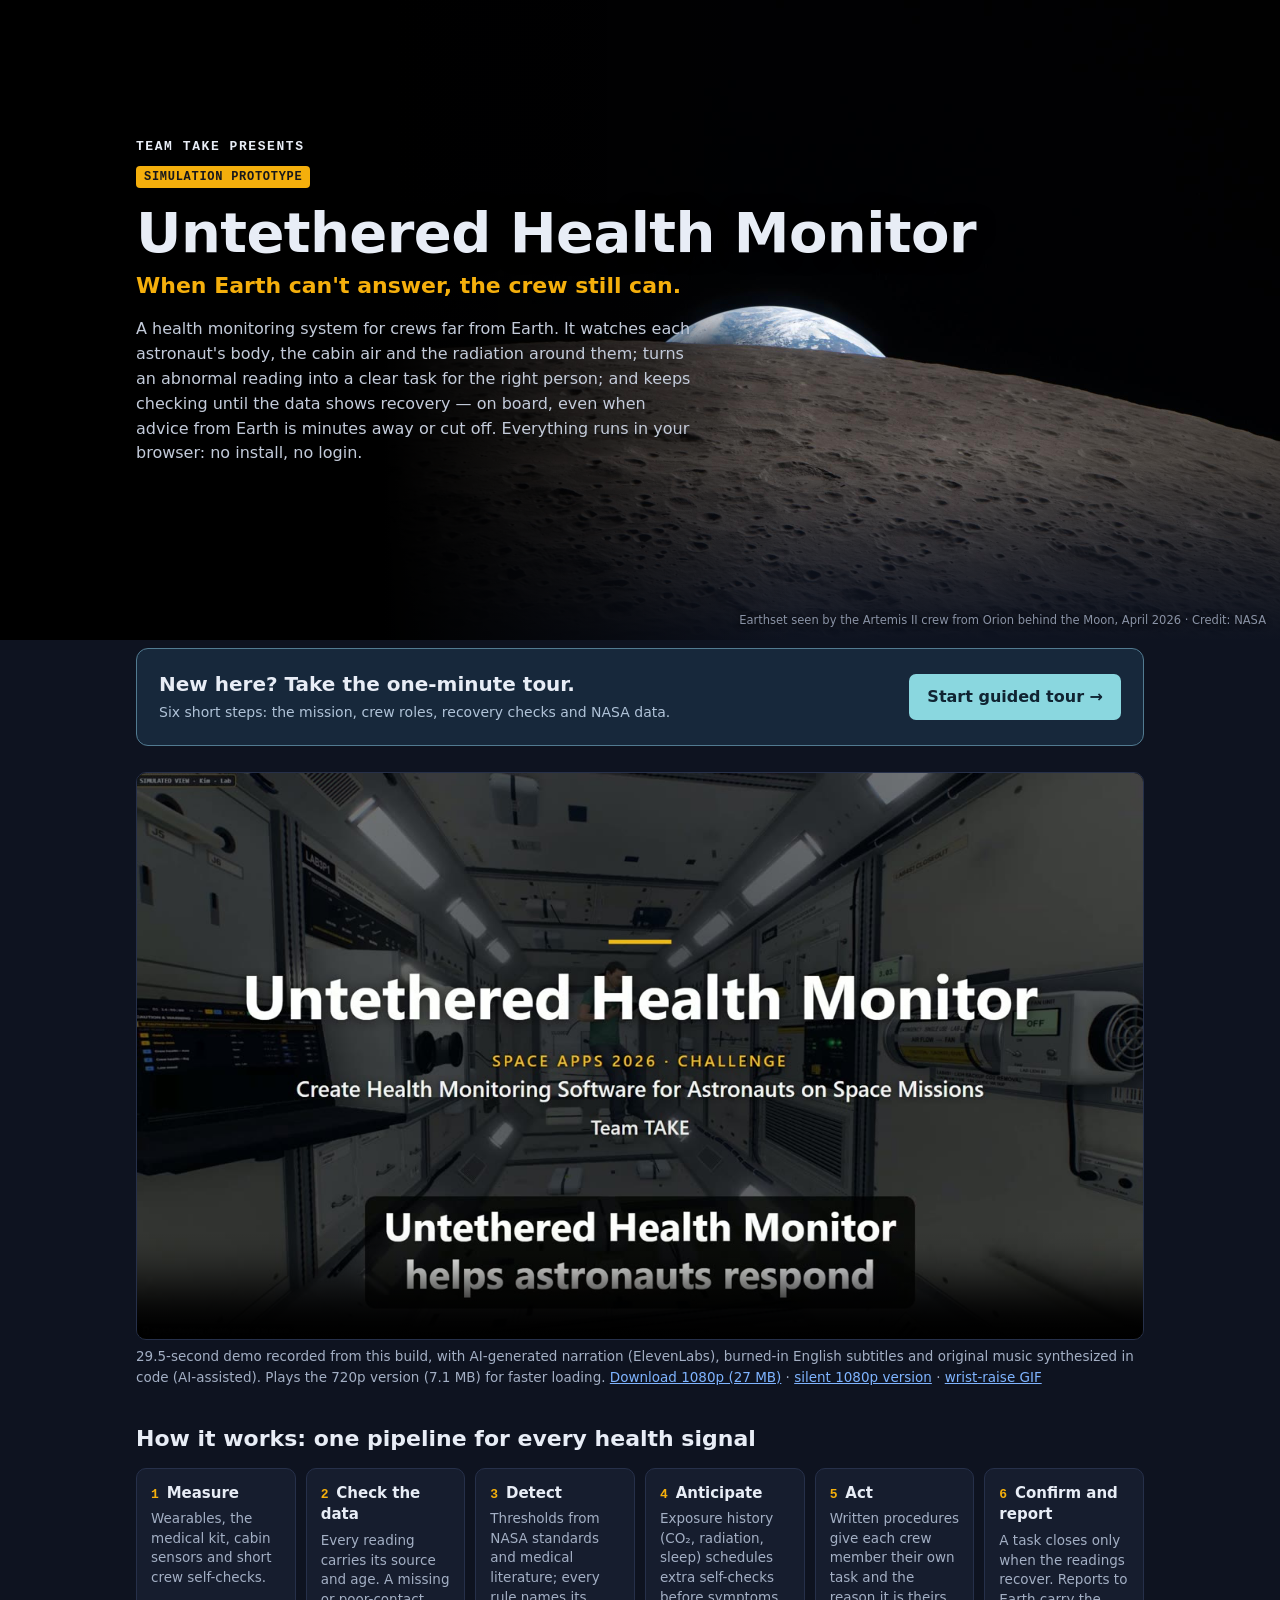
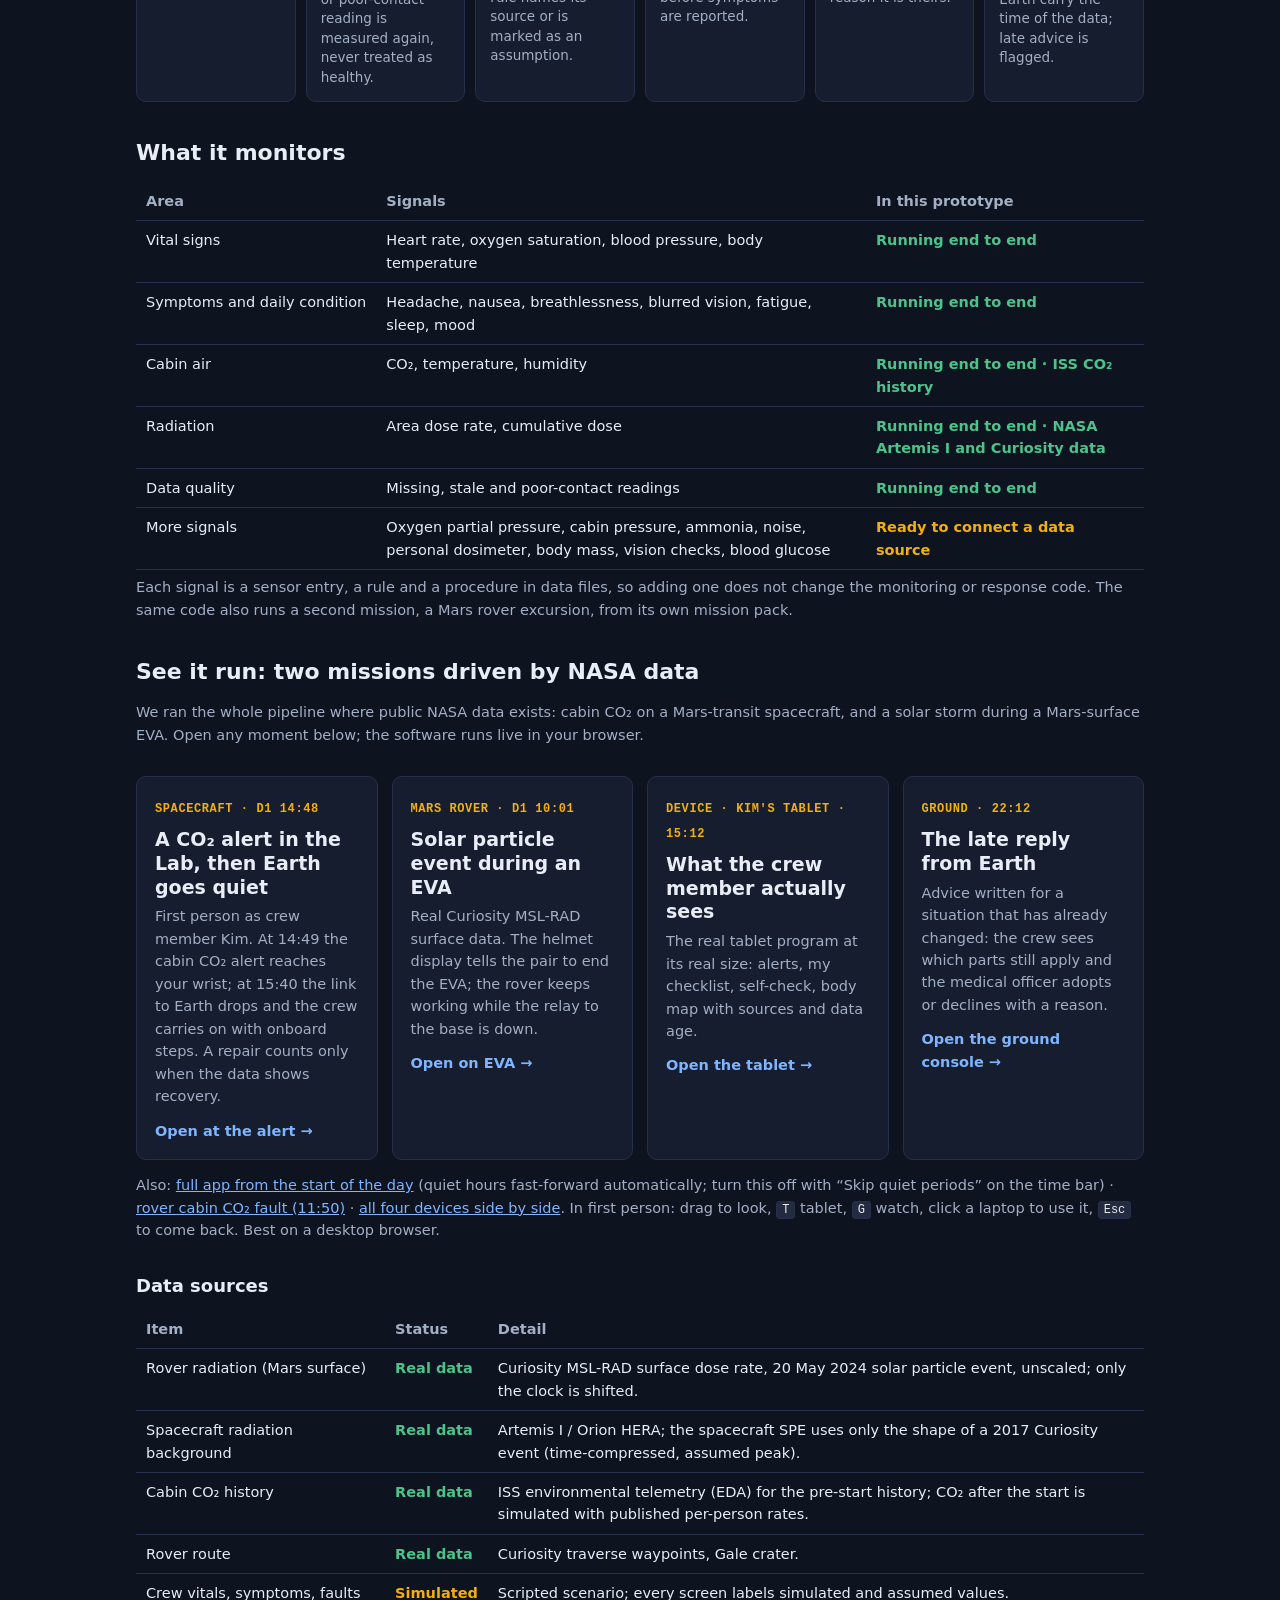
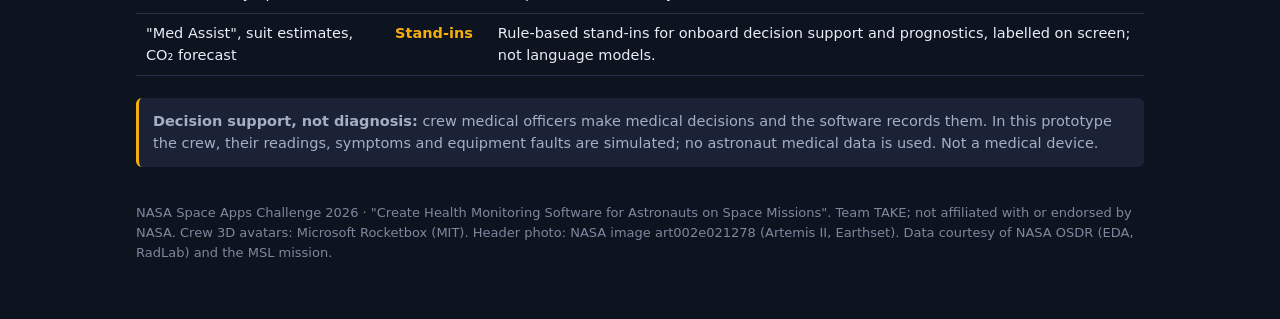
==== index.html @ bda52f8c "Update demo build (f497c12)" ====
<!doctype html>
<html lang="en">
<head>
<meta charset="utf-8">
<meta name="viewport" content="width=device-width, initial-scale=1">
<title>Untethered Health Monitor</title>
<meta name="description" content="Crew health monitoring and response for missions where Earth cannot answer in time. Interactive simulation prototype, NASA Space Apps 2026.">
<style>
  :root { --bg:#0e1320; --panel:#161d2e; --line:#26304a; --text:#e8edf6; --dim:#a3afc4; --accent:#f5af0c; --ok:#4cc38a; --link:#7fb4ff; }
  * { box-sizing:border-box; }
  body { margin:0; background:var(--bg); color:var(--text); font:16px/1.55 Inter, "Segoe UI", system-ui, -apple-system, sans-serif; }
  main { max-width:1040px; margin:0 auto; padding:40px 16px 56px; }
  .team { margin:0 0 10px; color:var(--text); font:600 13px/1 ui-monospace, Consolas, monospace; letter-spacing:.12em; }
  .sim { display:inline-block; background:var(--accent); color:#17171b; font:700 12px/1 ui-monospace, Consolas, monospace; letter-spacing:.06em; padding:5px 8px; border-radius:4px; }
  h1 { font-size:clamp(30px,5vw,46px); line-height:1.1; margin:14px 0 6px; letter-spacing:-.01em; }
  .tag { font-size:clamp(18px,2.6vw,22px); color:var(--accent); margin:0 0 14px; font-weight:600; }
  .lead { color:var(--dim); max-width:760px; margin:0 0 26px; }
  .vid { margin:0 0 26px; } .vid video { width:100%; border-radius:10px; border:1px solid var(--line); background:#000; display:block; } .vid figcaption { color:var(--dim); font-size:13.5px; margin-top:6px; } .vid a { color:var(--link); }
  .grid { display:grid; grid-template-columns:repeat(auto-fit,minmax(230px,1fr)); gap:14px; margin:0 0 14px; }
  a.card { display:block; text-decoration:none; color:var(--text); background:var(--panel); border:1px solid var(--line); border-radius:10px; padding:18px 18px 16px; transition:border-color .15s, transform .15s; }
  a.card:hover, a.card:focus-visible { border-color:var(--accent); transform:translateY(-2px); outline:none; }
  .card .k { font:600 12px/1 ui-monospace, Consolas, monospace; color:var(--accent); letter-spacing:.05em; }
  .card h2 { font-size:19px; margin:8px 0 6px; line-height:1.25; }
  .card p { margin:0; color:var(--dim); font-size:14.5px; }
  .card .go { display:inline-block; margin-top:12px; color:var(--link); font-weight:600; font-size:14.5px; }
  .more { margin:6px 0 30px; color:var(--dim); font-size:14.5px; }
  .more a { color:var(--link); }
  .note { background:#1b2236; border-left:3px solid var(--accent); padding:12px 14px; border-radius:6px; color:var(--dim); font-size:14.5px; margin:0 0 30px; }
  h3 { font-size:18px; margin:28px 0 10px; }
  table { width:100%; border-collapse:collapse; font-size:14.5px; }
  th, td { text-align:left; padding:8px 10px; border-bottom:1px solid var(--line); vertical-align:top; }
  th { color:var(--dim); font-weight:600; }
  .r { color:var(--ok); font-weight:600; } .s { color:var(--accent); font-weight:600; }
  ul { padding-left:20px; color:var(--dim); } li { margin:4px 0; }
  kbd { font:12px ui-monospace, Consolas, monospace; background:#222b40; border:1px solid var(--line); border-radius:4px; padding:1px 5px; color:var(--text); }
  footer { margin-top:36px; color:#7d889c; font-size:13px; }
  h3.sec { font-size:22px; margin:34px 0 12px; }
  ol.flow { list-style:none; counter-reset:f; padding:0; margin:0 0 6px; display:grid; grid-template-columns:repeat(auto-fit,minmax(150px,1fr)); gap:10px; }
  ol.flow li { counter-increment:f; background:var(--panel); border:1px solid var(--line); border-radius:10px; padding:14px 14px 13px; margin:0; color:var(--dim); font-size:13.5px; line-height:1.45; }
  ol.flow li b { display:block; color:var(--text); font-size:15px; margin-bottom:5px; }
  ol.flow li b::before { content:counter(f) "  "; color:var(--accent); font:700 13px ui-monospace, Consolas, monospace; }
  table.cover td:first-child { color:var(--text); white-space:nowrap; }
  @media (max-width:640px) { th:nth-child(3), td:nth-child(3) { display:none; } table.cover th:nth-child(3), table.cover td:nth-child(3) { display:table-cell; } table.cover td:first-child { white-space:normal; } }
  /* First screen: Artemis II "Earthset" photo (NASA). Text sits on the black sky at the left; Earth and the Moon on the right. */
  .hero { position:relative; min-height:min(640px, 82vh); background:#000; overflow:hidden; display:flex; align-items:center; }
  .hero::before { content:""; position:absolute; inset:0; background:url(media/earthset-art002e021278.jpg) right bottom / auto 100% no-repeat; }
  .hero::after { content:""; position:absolute; inset:0; background:linear-gradient(90deg, #000 0%, #000 30%, rgba(0,0,0,.55) 46%, rgba(0,0,0,0) 62%), linear-gradient(180deg, rgba(0,0,0,0) 72%, var(--bg) 100%); }
  .hero-in { position:relative; z-index:1; width:100%; max-width:1040px; margin:0 auto; padding:56px 16px 64px; }
  .hero-in .lead { max-width:560px; color:#c3cbda; }
  .hero h1 { font-size:clamp(34px,5.6vw,56px); text-shadow:0 2px 18px rgba(0,0,0,.7); }
  .hero .credit { position:absolute; z-index:1; right:14px; bottom:10px; margin:0; color:#8a93a6; font-size:11.5px; text-shadow:0 1px 6px #000; }
  main { padding-top:8px; }
  @media (max-width:900px) {
    .hero { min-height:auto; }
    .hero::before { background-size:cover; background-position:62% bottom; }
    .hero::after { background:linear-gradient(180deg, rgba(0,0,0,.82) 0%, rgba(0,0,0,.66) 55%, var(--bg) 100%); }
    .hero-in { padding:40px 16px 70px; }
    .hero .credit { left:16px; right:16px; }
  }
</style>
</head>
<body>
<header class="hero">
  <div class="hero-in">
    <p class="team">TEAM TAKE PRESENTS</p>
    <span class="sim">SIMULATION PROTOTYPE</span>
    <h1>Untethered Health Monitor</h1>
    <p class="tag">When Earth can't answer, the crew still can.</p>
    <p class="lead">A health monitoring system for crews far from Earth. It watches each astronaut's body, the cabin air and the radiation around them; turns an abnormal reading into a clear task for the right person; and keeps checking until the data shows recovery — on board, even when advice from Earth is minutes away or cut off. Everything runs in your browser: no install, no login.</p>
  </div>
  <p class="credit">Earthset seen by the Artemis II crew from Orion behind the Moon, April 2026 · Credit: NASA</p>
</header>
<main>

  <section aria-label="Start here" style="display:flex;align-items:center;justify-content:space-between;gap:16px;flex-wrap:wrap;padding:20px 22px;margin:0 0 26px;border:1px solid #527b91;border-radius:12px;background:#17283b">
    <div><strong style="display:block;font-size:20px;color:#e8edf6">New here? Take the one-minute tour.</strong><span style="color:#b0c3d8;font-size:14px">Six short steps: the mission, crew roles, recovery checks and NASA data.</span></div>
    <a href="media/judge-guide/" style="display:inline-block;padding:11px 18px;background:#8ad7df;color:#102432;font-weight:700;text-decoration:none;border-radius:7px">Start guided tour →</a>
  </section>

  <figure class="vid">
    <video controls playsinline preload="metadata" poster="media/poster.jpg?v=3" src="media/astro-health-monitor-narrated-720p.mp4?v=3">Your browser cannot play this video. <a href="media/astro-health-monitor-narrated-720p.mp4?v=3">Download it</a>.</video>
    <figcaption>29.5-second demo recorded from this build, with AI-generated narration (ElevenLabs), burned-in English subtitles and original music synthesized in code (AI-assisted). Plays the 720p version (7.1 MB) for faster loading. <a href="media/astro-health-monitor-narrated.mp4?v=3" download>Download 1080p (27 MB)</a> · <a href="media/astro-health-monitor-29.5s.mp4?v=3" download>silent 1080p version</a> · <a href="media/wrist-raise.gif">wrist-raise GIF</a></figcaption>
  </figure>

  <h3 class="sec">How it works: one pipeline for every health signal</h3>
  <ol class="flow">
    <li><b>Measure</b>Wearables, the medical kit, cabin sensors and short crew self-checks.</li>
    <li><b>Check the data</b>Every reading carries its source and age. A missing or poor-contact reading is measured again, never treated as healthy.</li>
    <li><b>Detect</b>Thresholds from NASA standards and medical literature; every rule names its source or is marked as an assumption.</li>
    <li><b>Anticipate</b>Exposure history (CO₂, radiation, sleep) schedules extra self-checks before symptoms are reported.</li>
    <li><b>Act</b>Written procedures give each crew member their own task and the reason it is theirs.</li>
    <li><b>Confirm and report</b>A task closes only when the readings recover. Reports to Earth carry the time of the data; late advice is flagged.</li>
  </ol>

  <h3 class="sec">What it monitors</h3>
  <table class="cover">
    <tr><th>Area</th><th>Signals</th><th>In this prototype</th></tr>
    <tr><td>Vital signs</td><td>Heart rate, oxygen saturation, blood pressure, body temperature</td><td class="r">Running end to end</td></tr>
    <tr><td>Symptoms and daily condition</td><td>Headache, nausea, breathlessness, blurred vision, fatigue, sleep, mood</td><td class="r">Running end to end</td></tr>
    <tr><td>Cabin air</td><td>CO₂, temperature, humidity</td><td class="r">Running end to end · ISS CO₂ history</td></tr>
    <tr><td>Radiation</td><td>Area dose rate, cumulative dose</td><td class="r">Running end to end · NASA Artemis I and Curiosity data</td></tr>
    <tr><td>Data quality</td><td>Missing, stale and poor-contact readings</td><td class="r">Running end to end</td></tr>
    <tr><td>More signals</td><td>Oxygen partial pressure, cabin pressure, ammonia, noise, personal dosimeter, body mass, vision checks, blood glucose</td><td class="s">Ready to connect a data source</td></tr>
  </table>
  <p class="more">Each signal is a sensor entry, a rule and a procedure in data files, so adding one does not change the monitoring or response code. The same code also runs a second mission, a Mars rover excursion, from its own mission pack.</p>

  <h3 class="sec">See it run: two missions driven by NASA data</h3>
  <p class="more">We ran the whole pipeline where public NASA data exists: cabin CO₂ on a Mars-transit spacecraft, and a solar storm during a Mars-surface EVA. Open any moment below; the software runs live in your browser.</p>
  <div class="grid">
    <a class="card" href="app.html?t=14:48&amp;play=1&amp;speed=10">
      <span class="k">SPACECRAFT · D1 14:48</span>
      <h2>A CO₂ alert in the Lab, then Earth goes quiet</h2>
      <p>First person as crew member Kim. At 14:49 the cabin CO₂ alert reaches your wrist; at 15:40 the link to Earth drops and the crew carries on with onboard steps. A repair counts only when the data shows recovery.</p>
      <span class="go">Open at the alert →</span>
    </a>
    <a class="card" href="app.html?mission=rover&amp;t=10:01&amp;play=1&amp;speed=5">
      <span class="k">MARS ROVER · D1 10:01</span>
      <h2>Solar particle event during an EVA</h2>
      <p>Real Curiosity MSL-RAD surface data. The helmet display tells the pair to end the EVA; the rover keeps working while the relay to the base is down.</p>
      <span class="go">Open on EVA →</span>
    </a>
    <a class="card" href="app.html?app=tablet&amp;t=15:12">
      <span class="k">DEVICE · KIM'S TABLET · 15:12</span>
      <h2>What the crew member actually sees</h2>
      <p>The real tablet program at its real size: alerts, my checklist, self-check, body map with sources and data age.</p>
      <span class="go">Open the tablet →</span>
    </a>
    <a class="card" href="app.html?app=ground&amp;t=22:12">
      <span class="k">GROUND · 22:12</span>
      <h2>The late reply from Earth</h2>
      <p>Advice written for a situation that has already changed: the crew sees which parts still apply and the medical officer adopts or declines with a reason.</p>
      <span class="go">Open the ground console →</span>
    </a>
  </div>
  <p class="more">Also: <a href="app.html?play=1">full app from the start of the day</a> (quiet hours fast-forward automatically; turn this off with “Skip quiet periods” on the time bar) · <a href="app.html?mission=rover&amp;t=11:50&amp;play=1&amp;speed=5">rover cabin CO₂ fault (11:50)</a> · <a href="app.html?app=devices&amp;t=15:12">all four devices side by side</a>. In first person: drag to look, <kbd>T</kbd> tablet, <kbd>G</kbd> watch, click a laptop to use it, <kbd>Esc</kbd> to come back. Best on a desktop browser.</p>

  <h3>Data sources</h3>
  <table>
    <tr><th>Item</th><th>Status</th><th>Detail</th></tr>
    <tr><td>Rover radiation (Mars surface)</td><td class="r">Real data</td><td>Curiosity MSL-RAD surface dose rate, 20 May 2024 solar particle event, unscaled; only the clock is shifted.</td></tr>
    <tr><td>Spacecraft radiation background</td><td class="r">Real data</td><td>Artemis I / Orion HERA; the spacecraft SPE uses only the shape of a 2017 Curiosity event (time-compressed, assumed peak).</td></tr>
    <tr><td>Cabin CO₂ history</td><td class="r">Real data</td><td>ISS environmental telemetry (EDA) for the pre-start history; CO₂ after the start is simulated with published per-person rates.</td></tr>
    <tr><td>Rover route</td><td class="r">Real data</td><td>Curiosity traverse waypoints, Gale crater.</td></tr>
    <tr><td>Crew vitals, symptoms, faults</td><td class="s">Simulated</td><td>Scripted scenario; every screen labels simulated and assumed values.</td></tr>
    <tr><td>"Med Assist", suit estimates, CO₂ forecast</td><td class="s">Stand-ins</td><td>Rule-based stand-ins for onboard decision support and prognostics, labelled on screen; not language models.</td></tr>
  </table>

  <div class="note" style="margin-top:22px"><b>Decision support, not diagnosis:</b> crew medical officers make medical decisions and the software records them. In this prototype the crew, their readings, symptoms and equipment faults are simulated; no astronaut medical data is used. Not a medical device.</div>

  <footer>NASA Space Apps Challenge 2026 · "Create Health Monitoring Software for Astronauts on Space Missions". Team TAKE; not affiliated with or endorsed by NASA. Crew 3D avatars: Microsoft Rocketbox (MIT). Header photo: NASA image art002e021278 (Artemis II, Earthset). Data courtesy of NASA OSDR (EDA, RadLab) and the MSL mission.</footer>
</main>
</body>
</html>
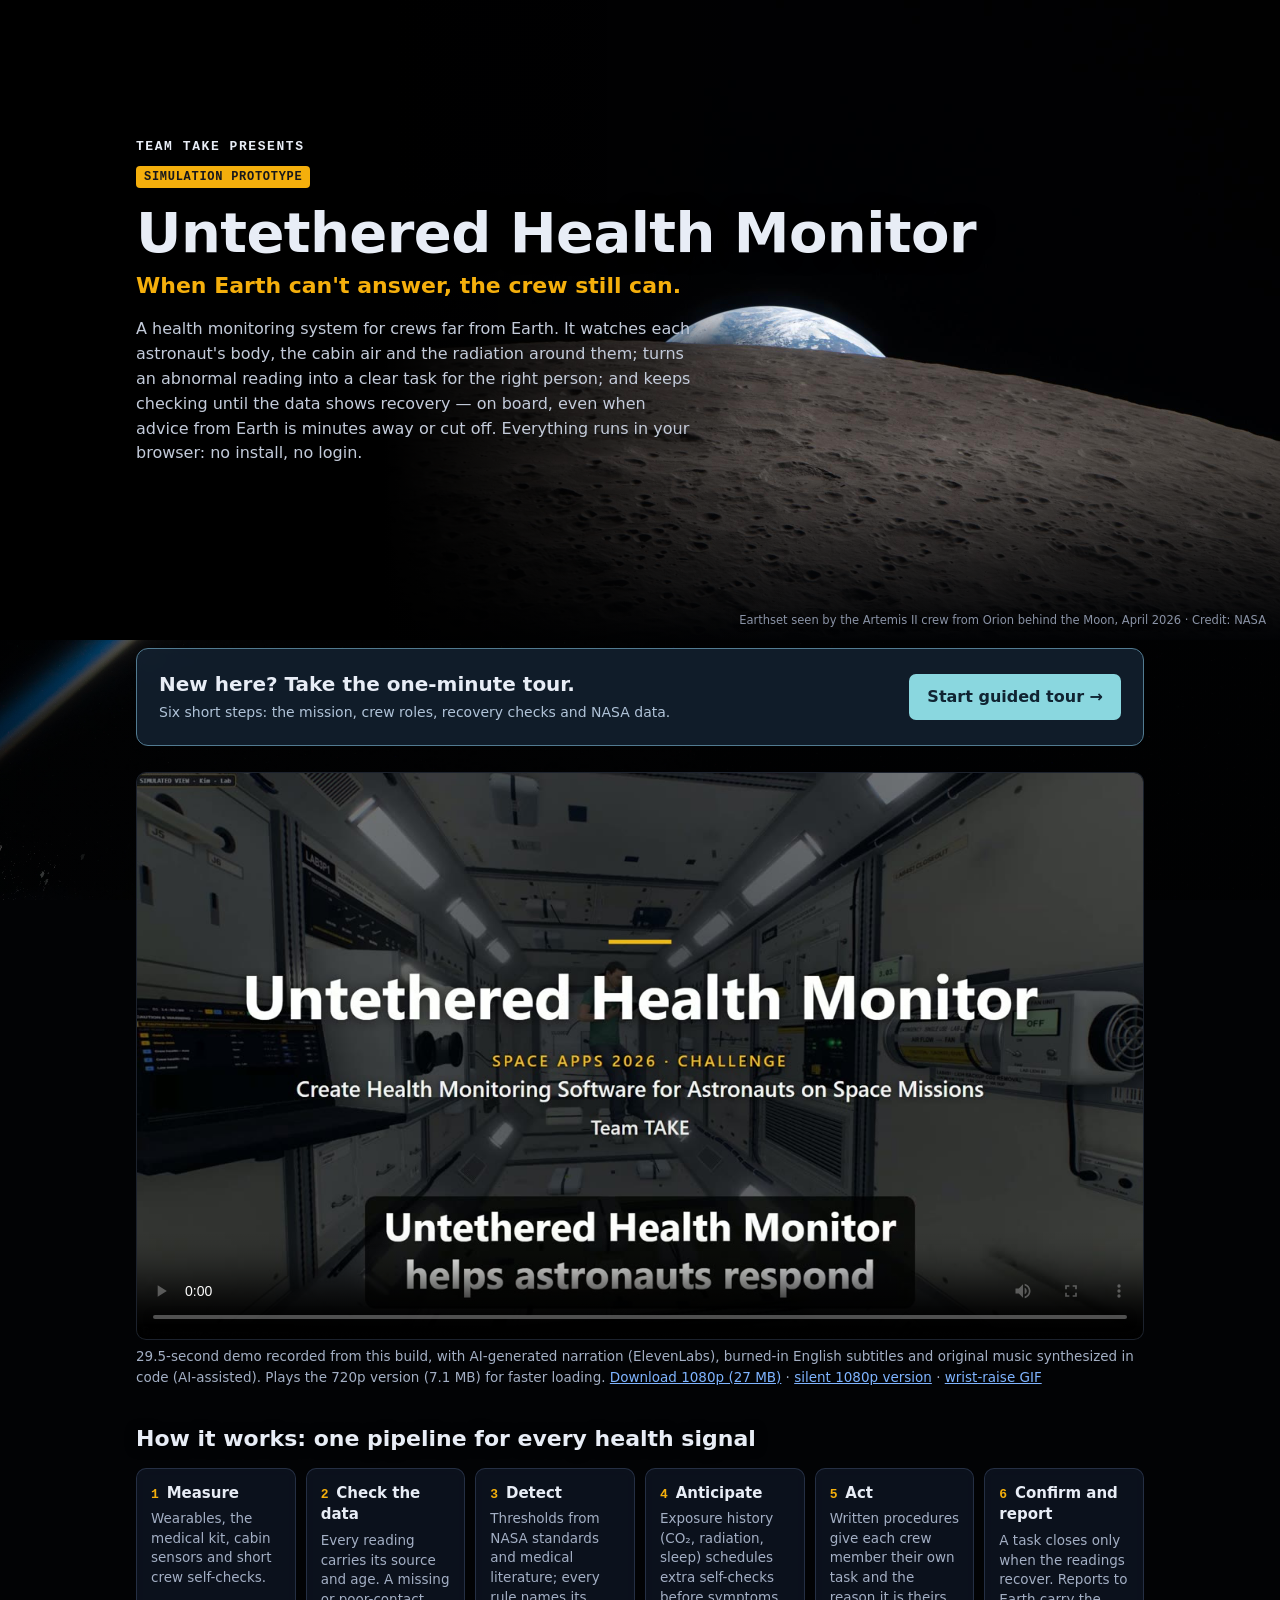
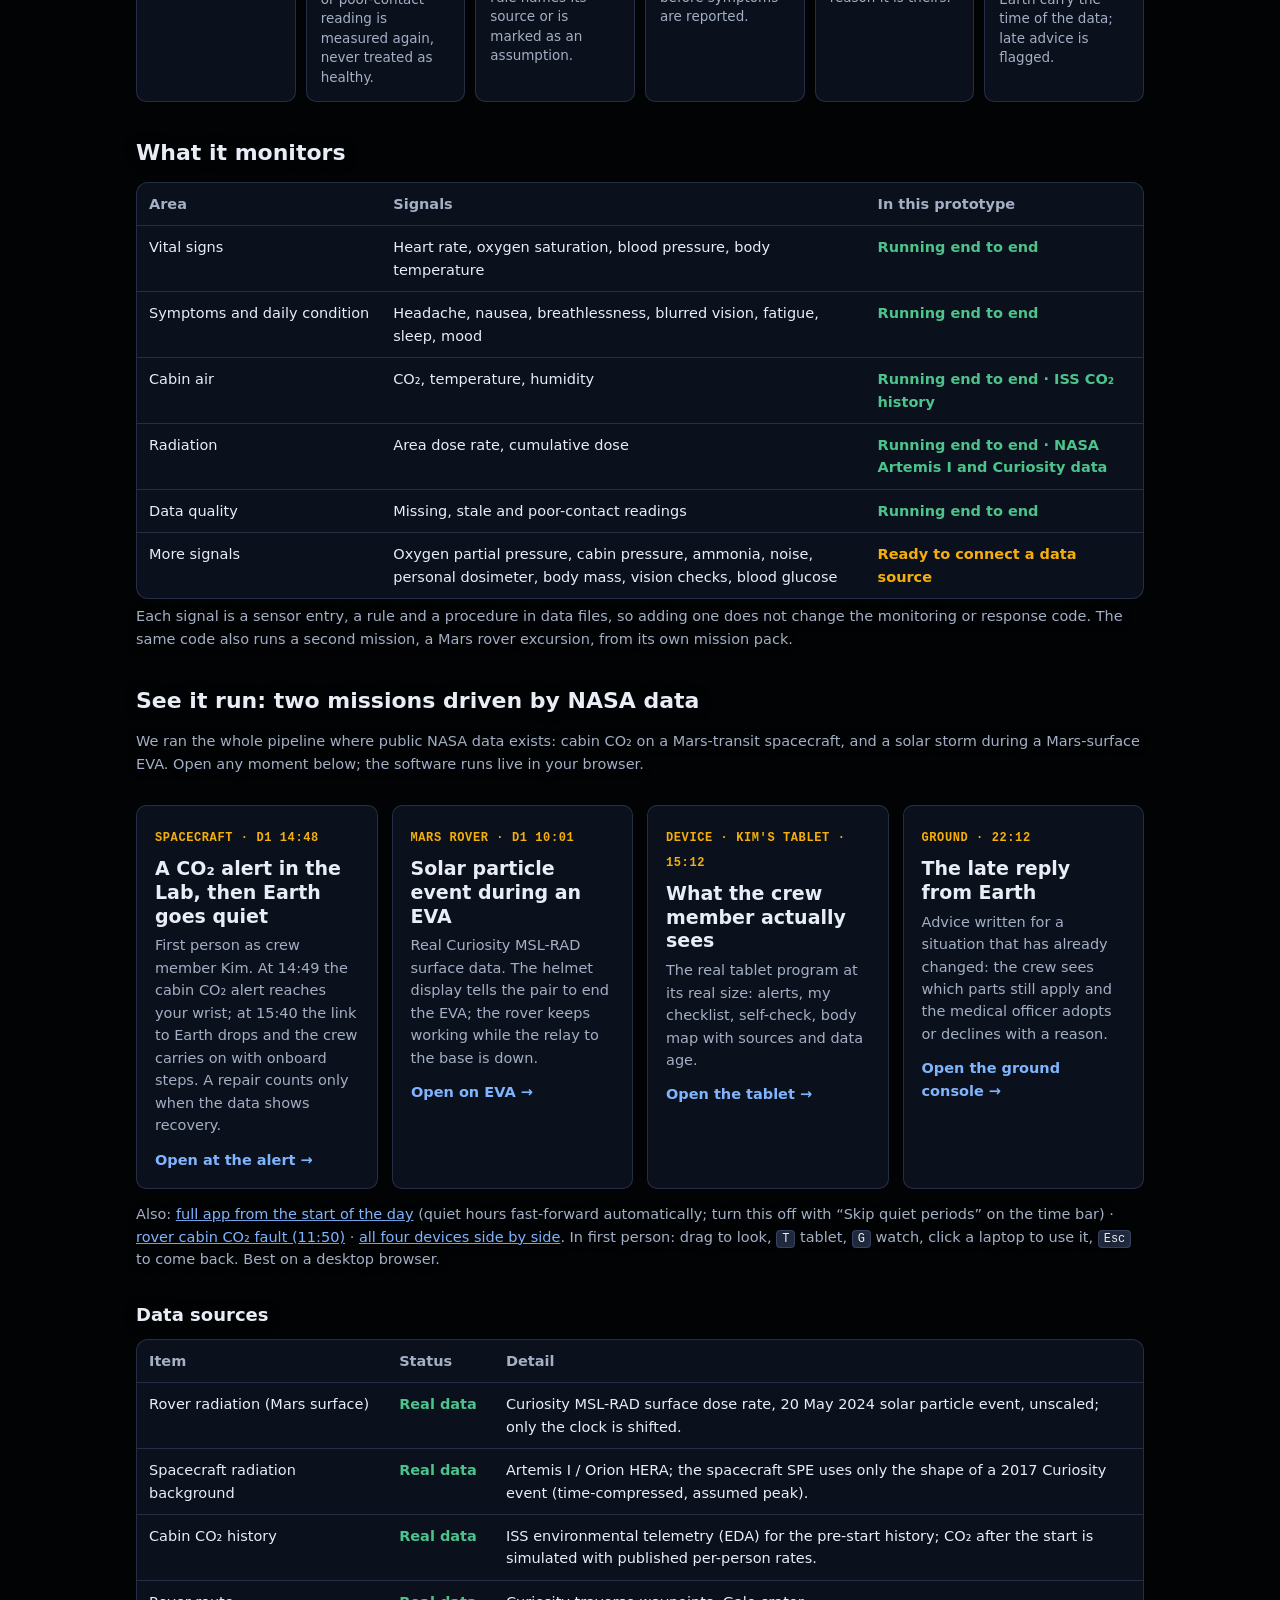
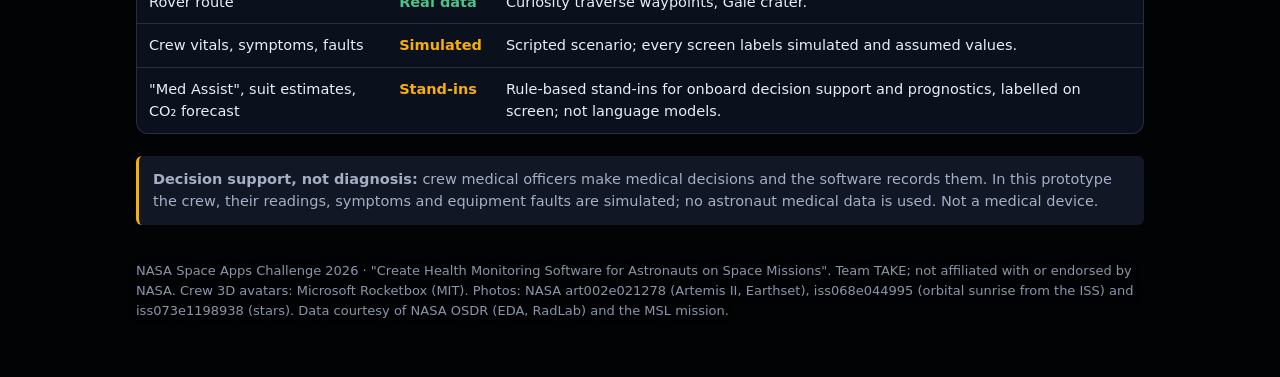
==== commit a3c0b65c: "Update demo build (3f446a1)" ====
--- a/index.html
+++ b/index.html
@@ -50,6 +50,28 @@
   .hero h1 { font-size:clamp(34px,5.6vw,56px); text-shadow:0 2px 18px rgba(0,0,0,.7); }
   .hero .credit { position:absolute; z-index:1; right:14px; bottom:10px; margin:0; color:#8a93a6; font-size:11.5px; text-shadow:0 1px 6px #000; }
   main { padding-top:8px; }
+
+  /* Whole page: deep space. NASA star field (iss073e1198938) and faint space-blue glows stay fixed behind everything;
+     every content block is a translucent "glass" panel floating over it. Same palette as the 7-slide deck. */
+  :root { --bg:#020305; --panel:rgba(18,26,44,.62); --line:rgba(140,170,225,.20); --glass-blur:blur(8px) saturate(120%); }
+  html { background:#020305; }
+  body { background:transparent; position:relative; }
+  body::before { content:""; position:fixed; inset:0; z-index:-2; pointer-events:none;
+    background:radial-gradient(1500px 900px at 0% 0%, rgba(15,34,70,.55), rgba(15,34,70,0) 70%),
+               linear-gradient(rgba(2,3,5,.42), rgba(2,3,5,.42)),
+               url(media/iss068e044995.jpg) 70% 60% / cover no-repeat, #020305; }
+  body::after { content:""; position:fixed; inset:0; z-index:-1; pointer-events:none; opacity:.85;
+    background:url(media/stars-iss073e1198938.png) center / cover no-repeat; }
+  .hero { background:transparent; }
+  a.card, ol.flow li, .note, .vid video, section[aria-label="Start here"] { -webkit-backdrop-filter:var(--glass-blur); backdrop-filter:var(--glass-blur); }
+  section[aria-label="Start here"] { background:rgba(23,40,59,.70) !important; }
+  .note { background:rgba(27,34,54,.70); }
+  table { border-collapse:separate; border-spacing:0; background:var(--panel); border:1px solid var(--line); border-radius:12px; overflow:hidden; -webkit-backdrop-filter:var(--glass-blur); backdrop-filter:var(--glass-blur); }
+  tr:last-child td { border-bottom:0; }
+  th, td { padding:10px 12px; }
+  h3.sec, h3 { text-shadow:0 1px 12px rgba(0,0,0,.8); }
+  .more, footer { text-shadow:0 1px 8px rgba(0,0,0,.9); }
+  footer { color:#8b95a8; }
   @media (max-width:900px) {
     .hero { min-height:auto; }
     .hero::before { background-size:cover; background-position:62% bottom; }
@@ -147,7 +169,7 @@
 
   <div class="note" style="margin-top:22px"><b>Decision support, not diagnosis:</b> crew medical officers make medical decisions and the software records them. In this prototype the crew, their readings, symptoms and equipment faults are simulated; no astronaut medical data is used. Not a medical device.</div>
 
-  <footer>NASA Space Apps Challenge 2026 · "Create Health Monitoring Software for Astronauts on Space Missions". Team TAKE; not affiliated with or endorsed by NASA. Crew 3D avatars: Microsoft Rocketbox (MIT). Header photo: NASA image art002e021278 (Artemis II, Earthset). Data courtesy of NASA OSDR (EDA, RadLab) and the MSL mission.</footer>
+  <footer>NASA Space Apps Challenge 2026 · "Create Health Monitoring Software for Astronauts on Space Missions". Team TAKE; not affiliated with or endorsed by NASA. Crew 3D avatars: Microsoft Rocketbox (MIT). Photos: NASA art002e021278 (Artemis II, Earthset), iss068e044995 (orbital sunrise from the ISS) and iss073e1198938 (stars). Data courtesy of NASA OSDR (EDA, RadLab) and the MSL mission.</footer>
 </main>
 </body>
 </html>
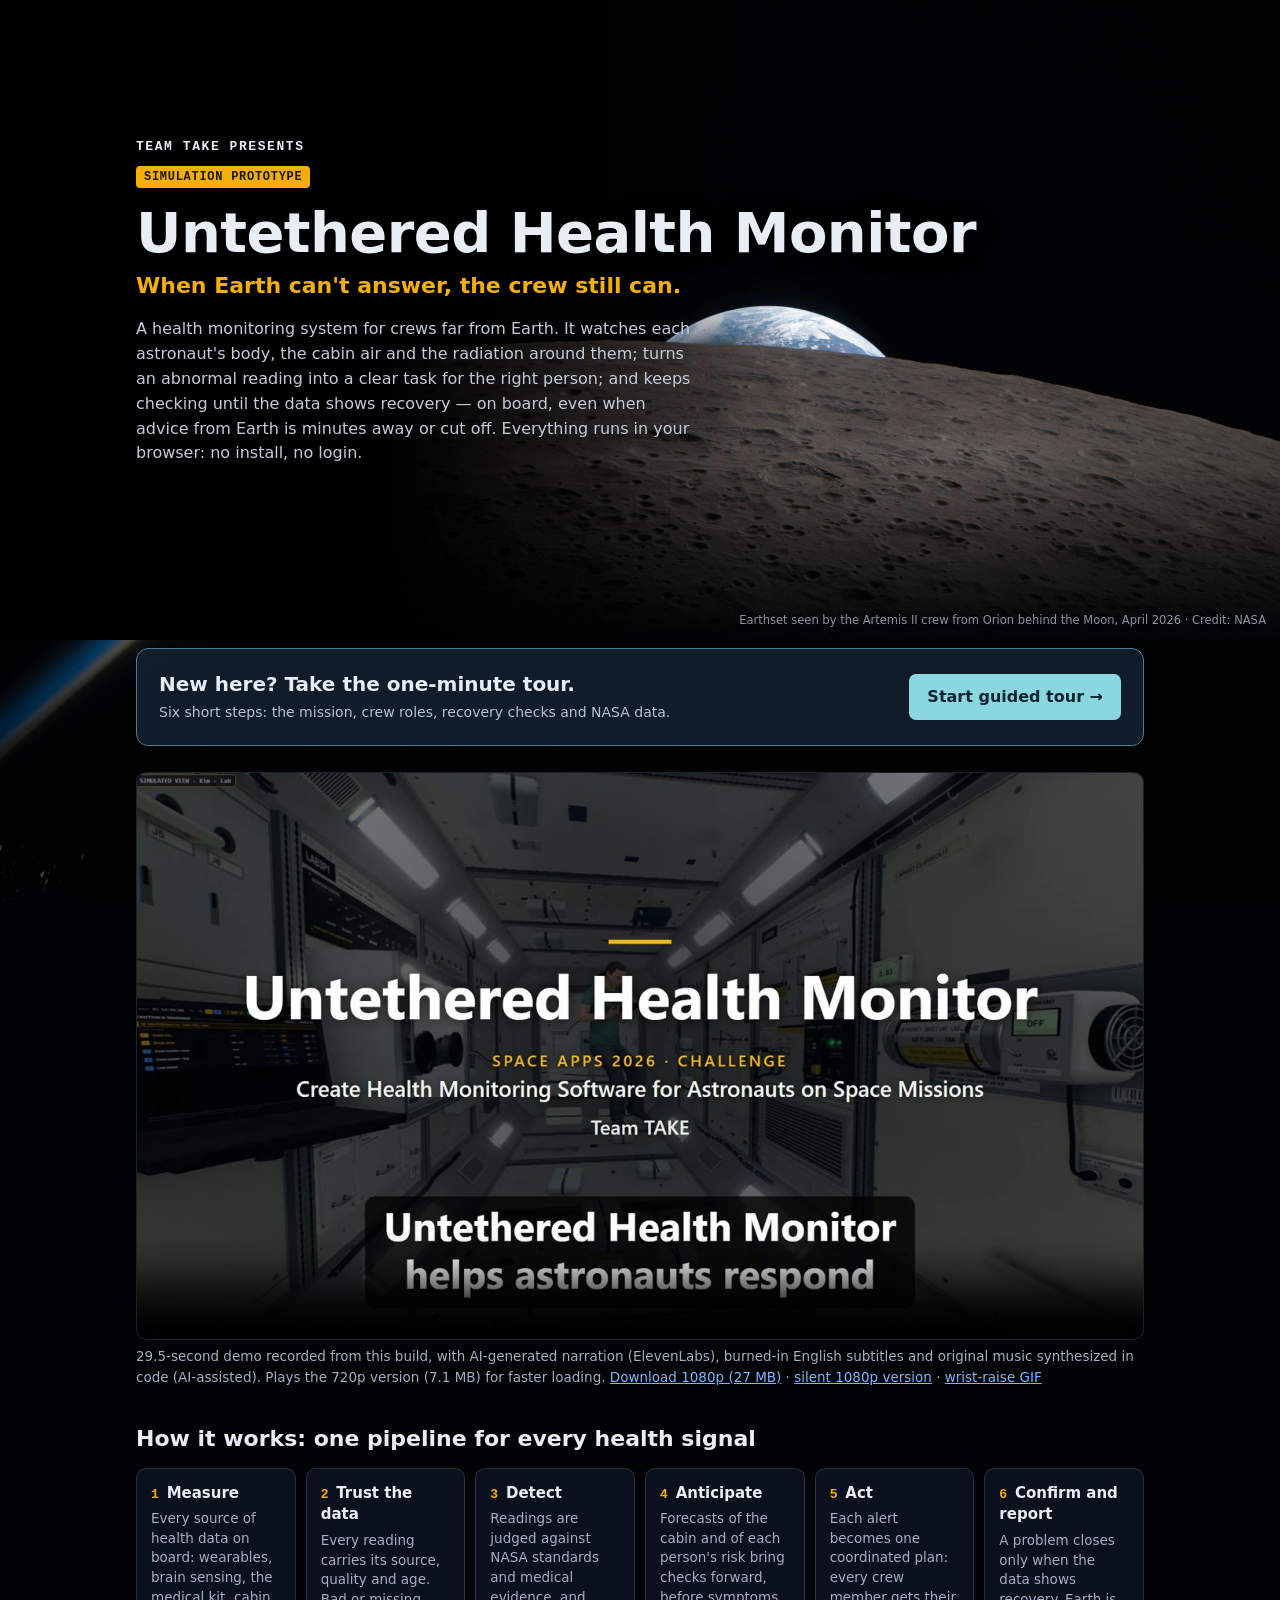
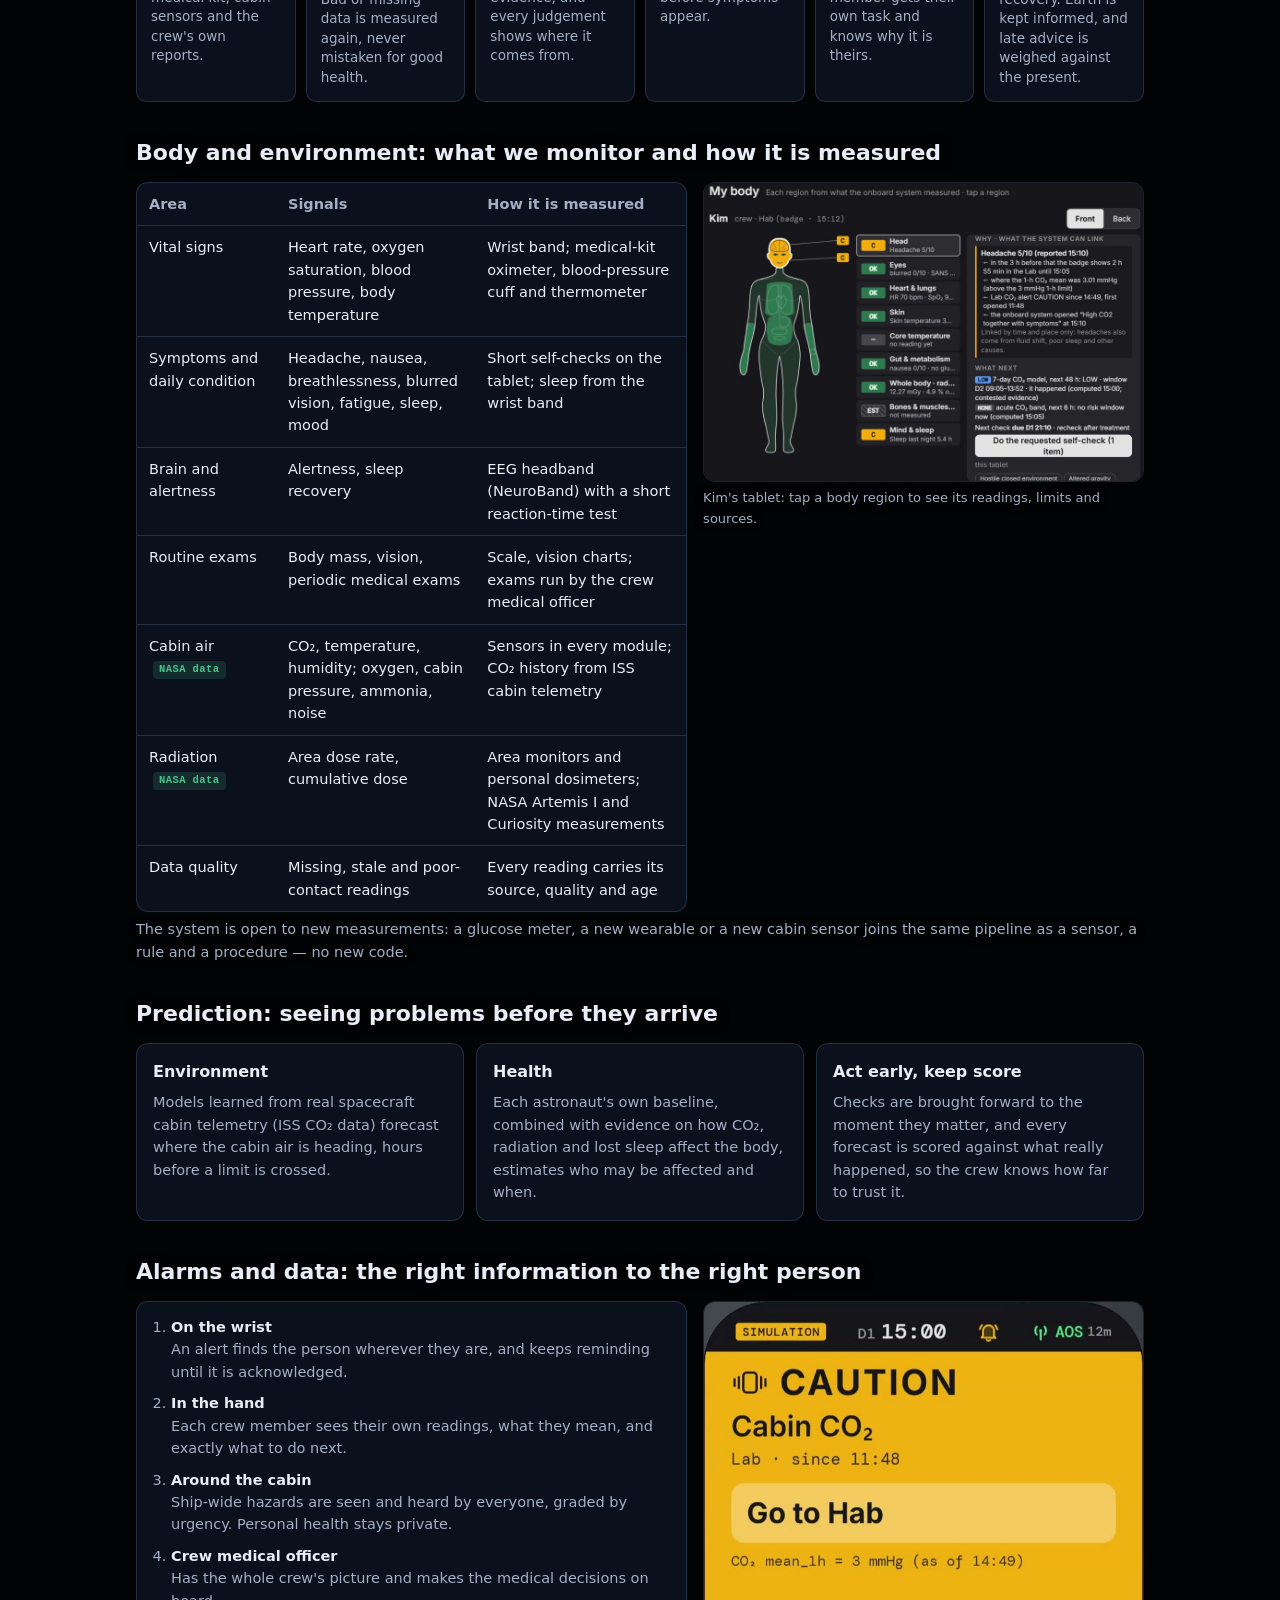
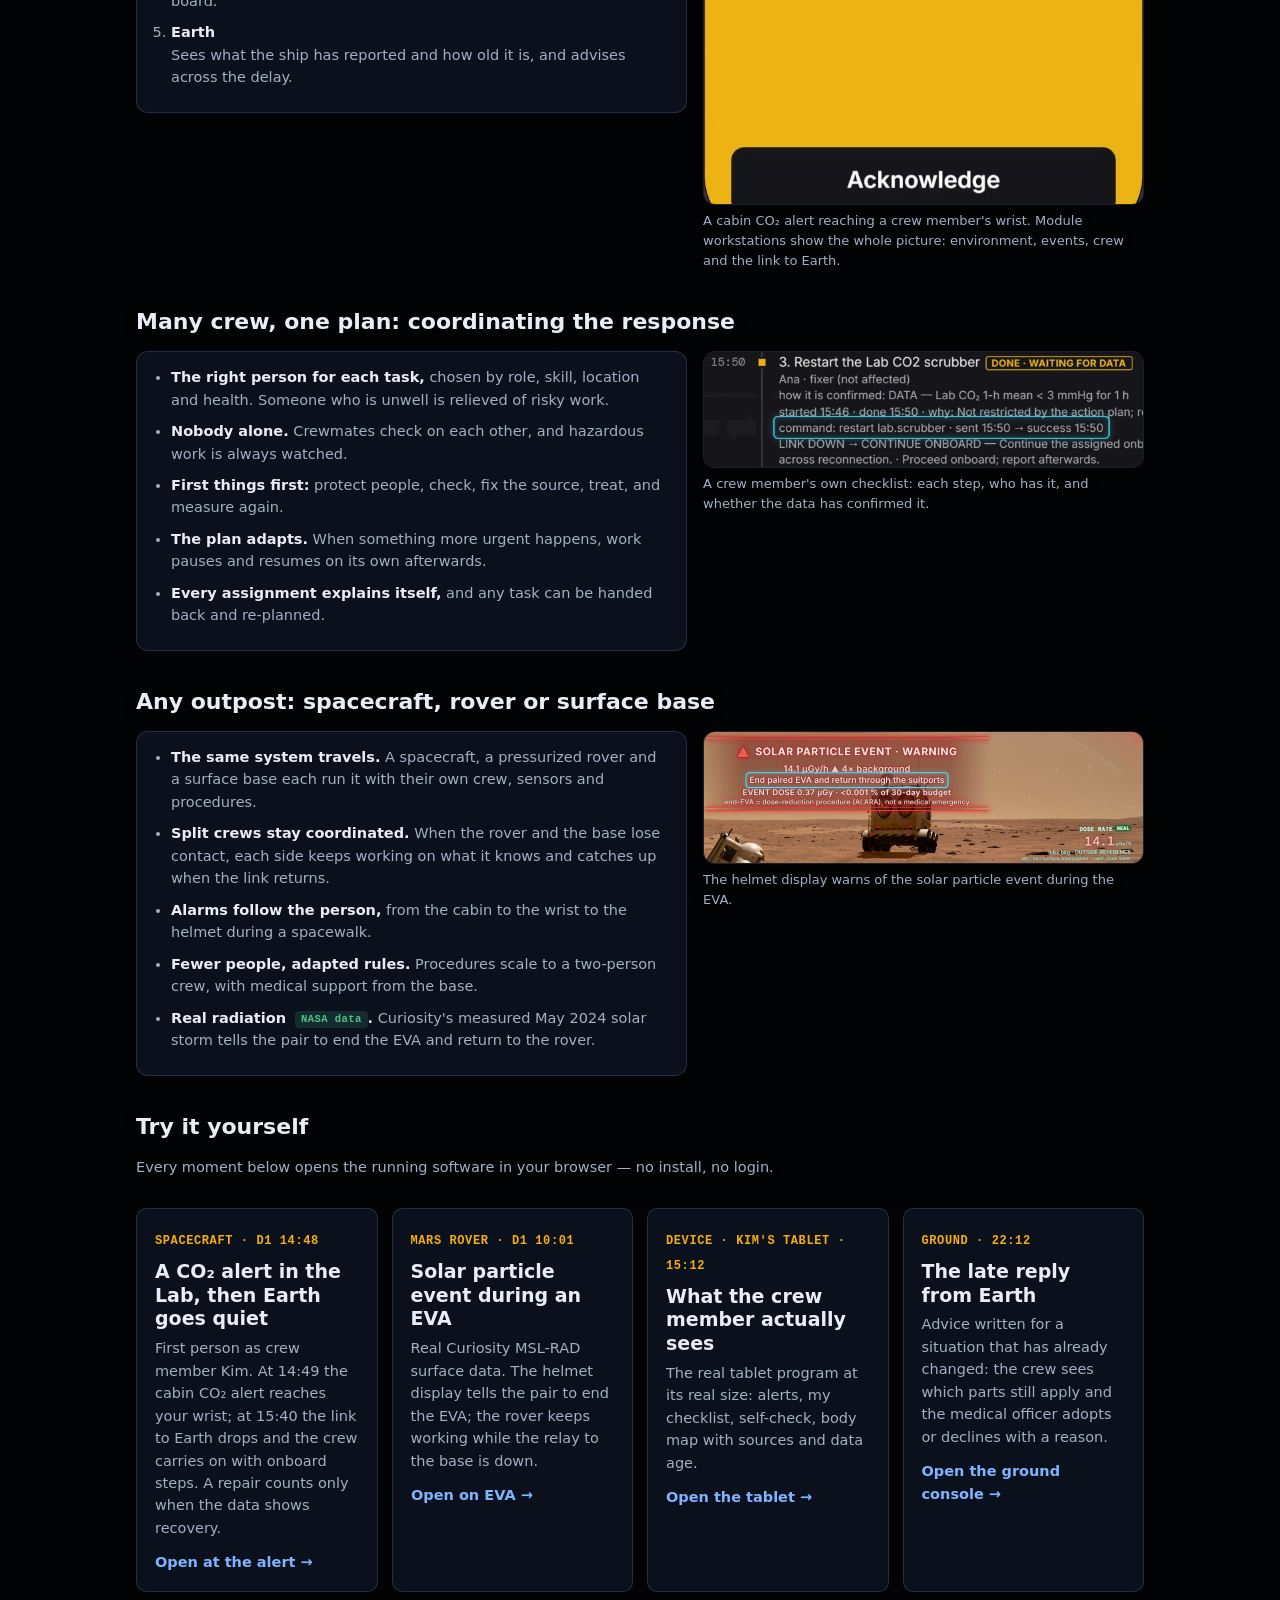
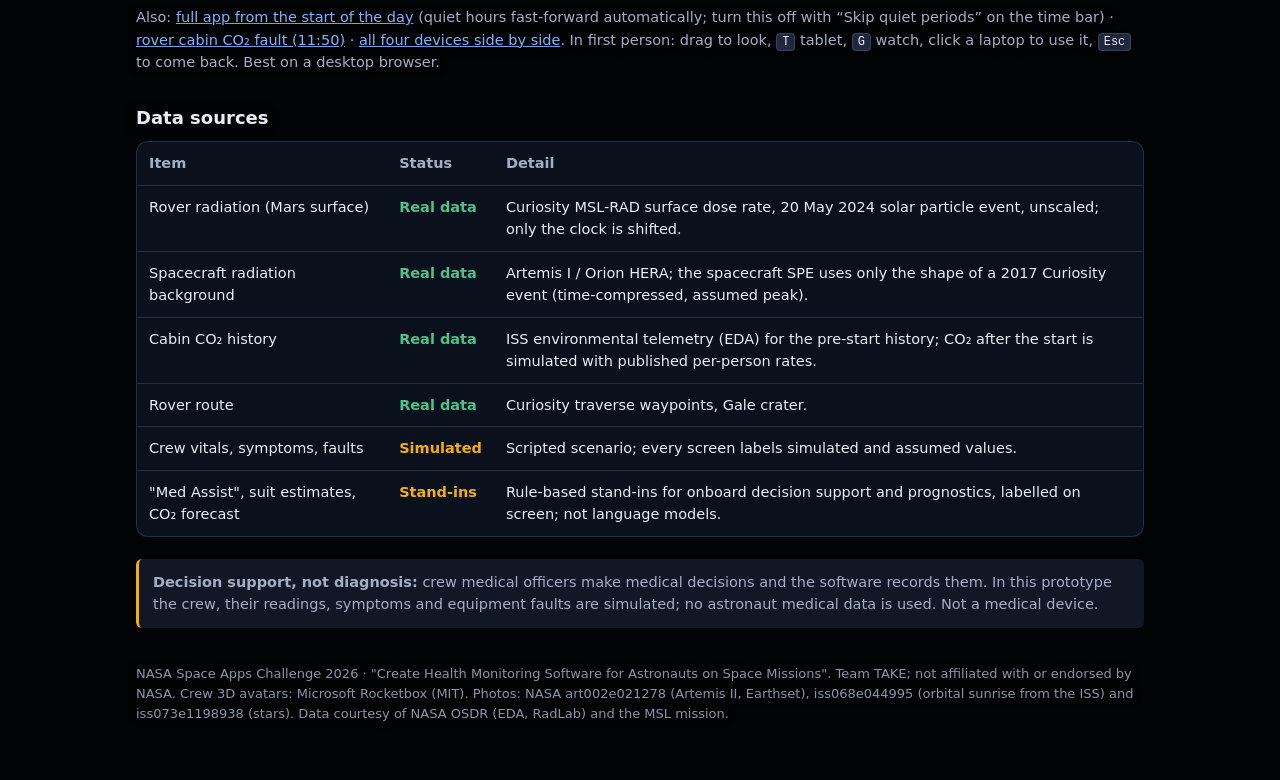
==== commit a8f1c7d6: "Update demo build (1a407c6)" ====
--- a/index.html
+++ b/index.html
@@ -72,6 +72,18 @@
   h3.sec, h3 { text-shadow:0 1px 12px rgba(0,0,0,.8); }
   .more, footer { text-shadow:0 1px 8px rgba(0,0,0,.9); }
   footer { color:#8b95a8; }
+  .duo { display:grid; grid-template-columns:1.25fr 1fr; gap:16px; align-items:start; }
+  .tri { display:grid; grid-template-columns:repeat(auto-fit,minmax(240px,1fr)); gap:12px; }
+  .box, ol.ladder, ul.pts { background:var(--panel); border:1px solid var(--line); border-radius:12px; -webkit-backdrop-filter:var(--glass-blur); backdrop-filter:var(--glass-blur); }
+  .box { padding:16px; color:var(--dim); font-size:14.5px; } .box b { display:block; color:var(--text); font-size:16px; margin-bottom:6px; }
+  ol.ladder, ul.pts { margin:0; padding:14px 18px 14px 34px; color:var(--dim); font-size:14.5px; }
+  ol.ladder li, ul.pts li { margin:0 0 9px; } ol.ladder li b { color:var(--text); display:block; }
+  ul.pts li b { color:var(--text); }
+  figure.clip { margin:0; } figure.clip video { width:100%; display:block; border-radius:12px; border:1px solid var(--line); background:#000; }
+  figure.clip figcaption { color:var(--dim); font-size:13px; margin-top:6px; text-shadow:0 1px 8px #000; }
+  .nasa { display:inline-block; margin-left:4px; padding:1px 6px; border-radius:4px; background:rgba(76,195,138,.16); color:var(--ok); font:700 10.5px/1.5 ui-monospace, Consolas, monospace; letter-spacing:.04em; vertical-align:1px; }
+  table.cover td:first-child { white-space:normal; min-width:120px; }
+  @media (max-width:900px) { .duo { grid-template-columns:1fr; } }
   @media (max-width:900px) {
     .hero { min-height:auto; }
     .hero::before { background-size:cover; background-position:62% bottom; }
@@ -106,28 +118,75 @@
 
   <h3 class="sec">How it works: one pipeline for every health signal</h3>
   <ol class="flow">
-    <li><b>Measure</b>Wearables, the medical kit, cabin sensors and short crew self-checks.</li>
-    <li><b>Check the data</b>Every reading carries its source and age. A missing or poor-contact reading is measured again, never treated as healthy.</li>
-    <li><b>Detect</b>Thresholds from NASA standards and medical literature; every rule names its source or is marked as an assumption.</li>
-    <li><b>Anticipate</b>Exposure history (CO₂, radiation, sleep) schedules extra self-checks before symptoms are reported.</li>
-    <li><b>Act</b>Written procedures give each crew member their own task and the reason it is theirs.</li>
-    <li><b>Confirm and report</b>A task closes only when the readings recover. Reports to Earth carry the time of the data; late advice is flagged.</li>
+    <li><b>Measure</b>Every source of health data on board: wearables, brain sensing, the medical kit, cabin sensors and the crew's own reports.</li>
+    <li><b>Trust the data</b>Every reading carries its source, quality and age. Bad or missing data is measured again, never mistaken for good health.</li>
+    <li><b>Detect</b>Readings are judged against NASA standards and medical evidence, and every judgement shows where it comes from.</li>
+    <li><b>Anticipate</b>Forecasts of the cabin and of each person's risk bring checks forward, before symptoms appear.</li>
+    <li><b>Act</b>Each alert becomes one coordinated plan: every crew member gets their own task and knows why it is theirs.</li>
+    <li><b>Confirm and report</b>A problem closes only when the data shows recovery. Earth is kept informed, and late advice is weighed against the present.</li>
   </ol>
 
-  <h3 class="sec">What it monitors</h3>
-  <table class="cover">
-    <tr><th>Area</th><th>Signals</th><th>In this prototype</th></tr>
-    <tr><td>Vital signs</td><td>Heart rate, oxygen saturation, blood pressure, body temperature</td><td class="r">Running end to end</td></tr>
-    <tr><td>Symptoms and daily condition</td><td>Headache, nausea, breathlessness, blurred vision, fatigue, sleep, mood</td><td class="r">Running end to end</td></tr>
-    <tr><td>Cabin air</td><td>CO₂, temperature, humidity</td><td class="r">Running end to end · ISS CO₂ history</td></tr>
-    <tr><td>Radiation</td><td>Area dose rate, cumulative dose</td><td class="r">Running end to end · NASA Artemis I and Curiosity data</td></tr>
-    <tr><td>Data quality</td><td>Missing, stale and poor-contact readings</td><td class="r">Running end to end</td></tr>
-    <tr><td>More signals</td><td>Oxygen partial pressure, cabin pressure, ammonia, noise, personal dosimeter, body mass, vision checks, blood glucose</td><td class="s">Ready to connect a data source</td></tr>
-  </table>
-  <p class="more">Each signal is a sensor entry, a rule and a procedure in data files, so adding one does not change the monitoring or response code. The same code also runs a second mission, a Mars rover excursion, from its own mission pack.</p>
-
-  <h3 class="sec">See it run: two missions driven by NASA data</h3>
-  <p class="more">We ran the whole pipeline where public NASA data exists: cabin CO₂ on a Mars-transit spacecraft, and a solar storm during a Mars-surface EVA. Open any moment below; the software runs live in your browser.</p>
+  <h3 class="sec">Body and environment: what we monitor and how it is measured</h3>
+  <div class="duo">
+    <table class="cover">
+      <tr><th>Area</th><th>Signals</th><th>How it is measured</th></tr>
+      <tr><td>Vital signs</td><td>Heart rate, oxygen saturation, blood pressure, body temperature</td><td>Wrist band; medical-kit oximeter, blood-pressure cuff and thermometer</td></tr>
+      <tr><td>Symptoms and daily condition</td><td>Headache, nausea, breathlessness, blurred vision, fatigue, sleep, mood</td><td>Short self-checks on the tablet; sleep from the wrist band</td></tr>
+      <tr><td>Brain and alertness</td><td>Alertness, sleep recovery</td><td>EEG headband (NeuroBand) with a short reaction-time test</td></tr>
+      <tr><td>Routine exams</td><td>Body mass, vision, periodic medical exams</td><td>Scale, vision charts; exams run by the crew medical officer</td></tr>
+      <tr><td>Cabin air <span class="nasa">NASA data</span></td><td>CO₂, temperature, humidity; oxygen, cabin pressure, ammonia, noise</td><td>Sensors in every module; CO₂ history from ISS cabin telemetry</td></tr>
+      <tr><td>Radiation <span class="nasa">NASA data</span></td><td>Area dose rate, cumulative dose</td><td>Area monitors and personal dosimeters; NASA Artemis I and Curiosity measurements</td></tr>
+      <tr><td>Data quality</td><td>Missing, stale and poor-contact readings</td><td>Every reading carries its source, quality and age</td></tr>
+    </table>
+    <figure class="clip"><video autoplay muted loop playsinline preload="metadata" poster="media/slides/media/bodymap-poster.jpg" src="media/slides/media/bodymap.mp4"></video><figcaption>Kim's tablet: tap a body region to see its readings, limits and sources.</figcaption></figure>
+  </div>
+  <p class="more">The system is open to new measurements: a glucose meter, a new wearable or a new cabin sensor joins the same pipeline as a sensor, a rule and a procedure — no new code.</p>
+
+  <h3 class="sec">Prediction: seeing problems before they arrive</h3>
+  <div class="tri">
+    <div class="box"><b>Environment</b>Models learned from real spacecraft cabin telemetry (ISS CO₂ data) forecast where the cabin air is heading, hours before a limit is crossed.</div>
+    <div class="box"><b>Health</b>Each astronaut's own baseline, combined with evidence on how CO₂, radiation and lost sleep affect the body, estimates who may be affected and when.</div>
+    <div class="box"><b>Act early, keep score</b>Checks are brought forward to the moment they matter, and every forecast is scored against what really happened, so the crew knows how far to trust it.</div>
+  </div>
+
+  <h3 class="sec">Alarms and data: the right information to the right person</h3>
+  <div class="duo">
+    <ol class="ladder">
+      <li><b>On the wrist</b>An alert finds the person wherever they are, and keeps reminding until it is acknowledged.</li>
+      <li><b>In the hand</b>Each crew member sees their own readings, what they mean, and exactly what to do next.</li>
+      <li><b>Around the cabin</b>Ship-wide hazards are seen and heard by everyone, graded by urgency. Personal health stays private.</li>
+      <li><b>Crew medical officer</b>Has the whole crew's picture and makes the medical decisions on board.</li>
+      <li><b>Earth</b>Sees what the ship has reported and how old it is, and advises across the delay.</li>
+    </ol>
+    <figure class="clip"><video autoplay muted loop playsinline preload="metadata" poster="media/slides/media/alerts-poster.jpg" src="media/slides/media/alerts.mp4"></video><figcaption>A cabin CO₂ alert reaching a crew member's wrist. Module workstations show the whole picture: environment, events, crew and the link to Earth.</figcaption></figure>
+  </div>
+
+  <h3 class="sec">Many crew, one plan: coordinating the response</h3>
+  <div class="duo">
+    <ul class="pts">
+      <li><b>The right person for each task,</b> chosen by role, skill, location and health. Someone who is unwell is relieved of risky work.</li>
+      <li><b>Nobody alone.</b> Crewmates check on each other, and hazardous work is always watched.</li>
+      <li><b>First things first:</b> protect people, check, fix the source, treat, and measure again.</li>
+      <li><b>The plan adapts.</b> When something more urgent happens, work pauses and resumes on its own afterwards.</li>
+      <li><b>Every assignment explains itself,</b> and any task can be handed back and re-planned.</li>
+    </ul>
+    <figure class="clip"><video autoplay muted loop playsinline preload="metadata" poster="media/slides/media/steps-poster.jpg" src="media/slides/media/steps.mp4"></video><figcaption>A crew member's own checklist: each step, who has it, and whether the data has confirmed it.</figcaption></figure>
+  </div>
+
+  <h3 class="sec">Any outpost: spacecraft, rover or surface base</h3>
+  <div class="duo">
+    <ul class="pts">
+      <li><b>The same system travels.</b> A spacecraft, a pressurized rover and a surface base each run it with their own crew, sensors and procedures.</li>
+      <li><b>Split crews stay coordinated.</b> When the rover and the base lose contact, each side keeps working on what it knows and catches up when the link returns.</li>
+      <li><b>Alarms follow the person,</b> from the cabin to the wrist to the helmet during a spacewalk.</li>
+      <li><b>Fewer people, adapted rules.</b> Procedures scale to a two-person crew, with medical support from the base.</li>
+      <li><b>Real radiation <span class="nasa">NASA data</span>.</b> Curiosity's measured May 2024 solar storm tells the pair to end the EVA and return to the rover.</li>
+    </ul>
+    <figure class="clip"><video autoplay muted loop playsinline preload="metadata" poster="media/slides/media/mars-poster.jpg" src="media/slides/media/mars.mp4"></video><figcaption>The helmet display warns of the solar particle event during the EVA.</figcaption></figure>
+  </div>
+
+  <h3 class="sec">Try it yourself</h3>
+  <p class="more">Every moment below opens the running software in your browser — no install, no login.</p>
   <div class="grid">
     <a class="card" href="app.html?t=14:48&amp;play=1&amp;speed=10">
       <span class="k">SPACECRAFT · D1 14:48</span>
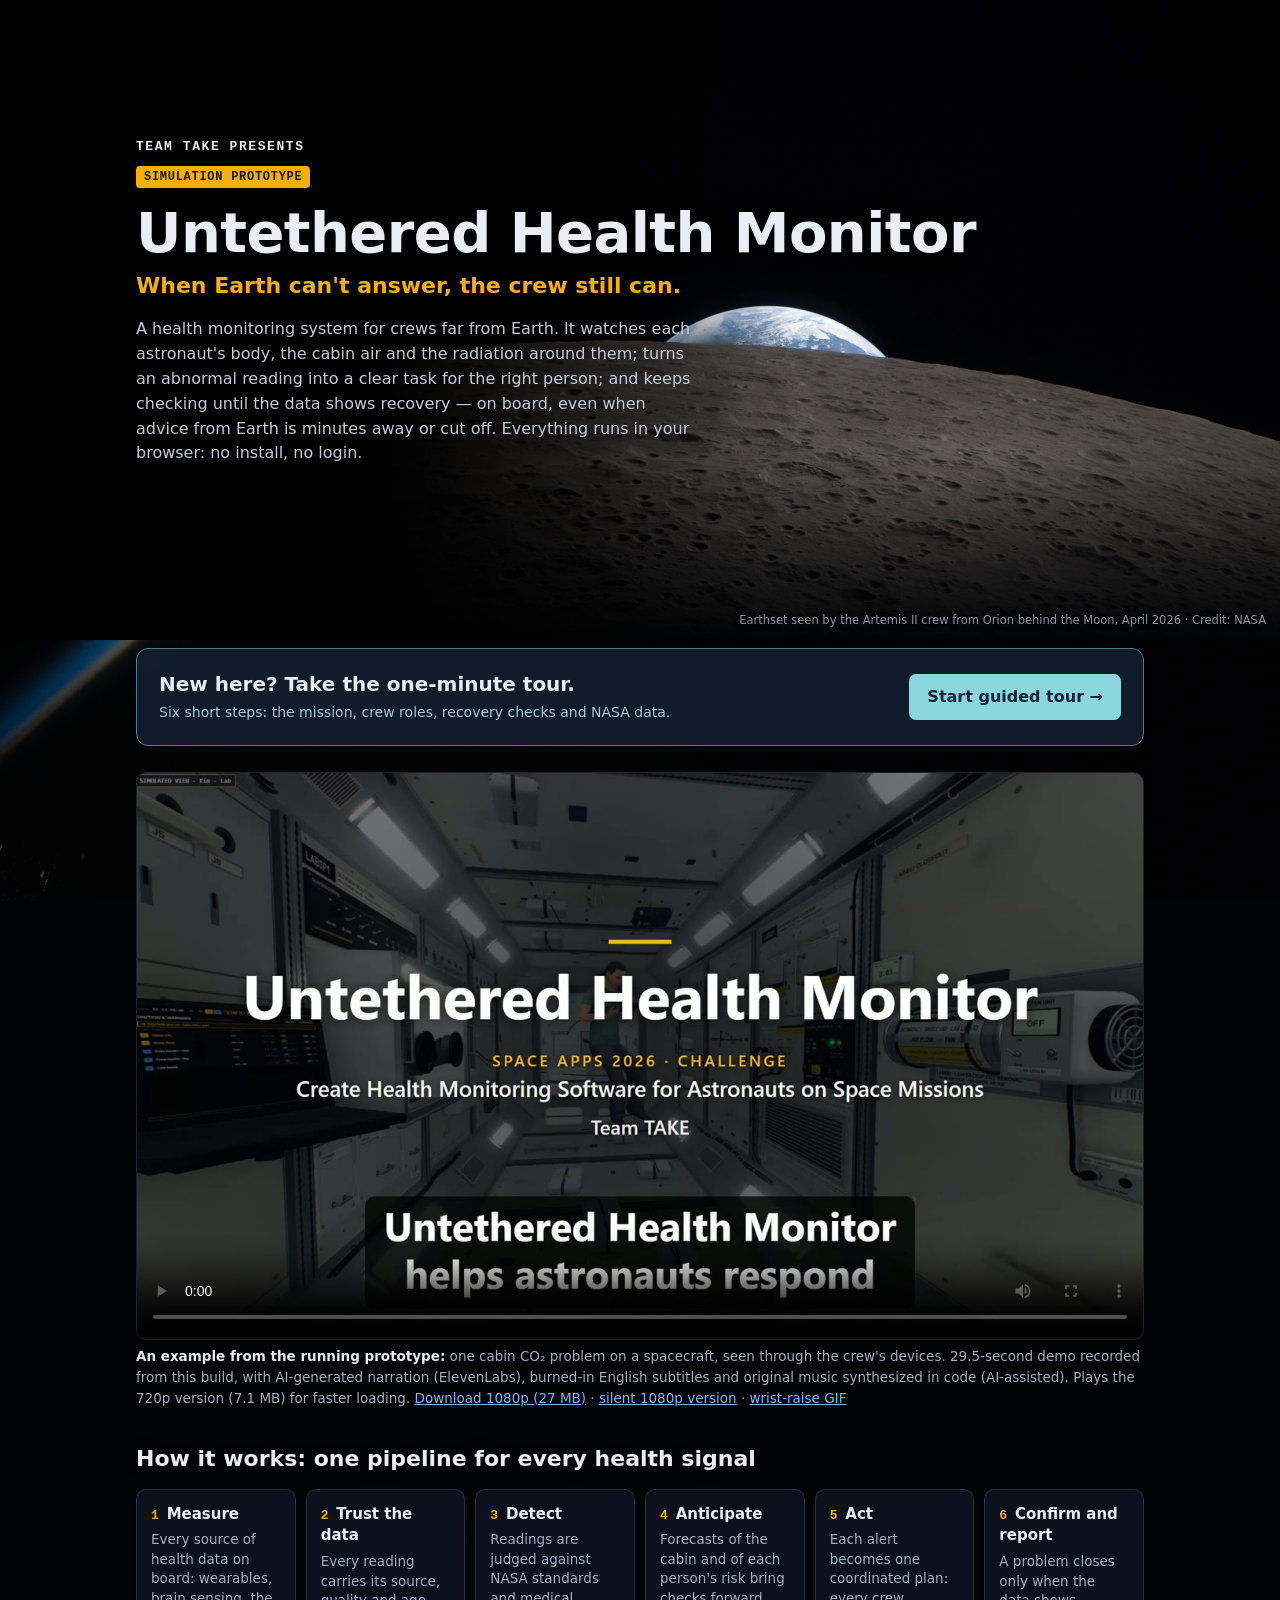
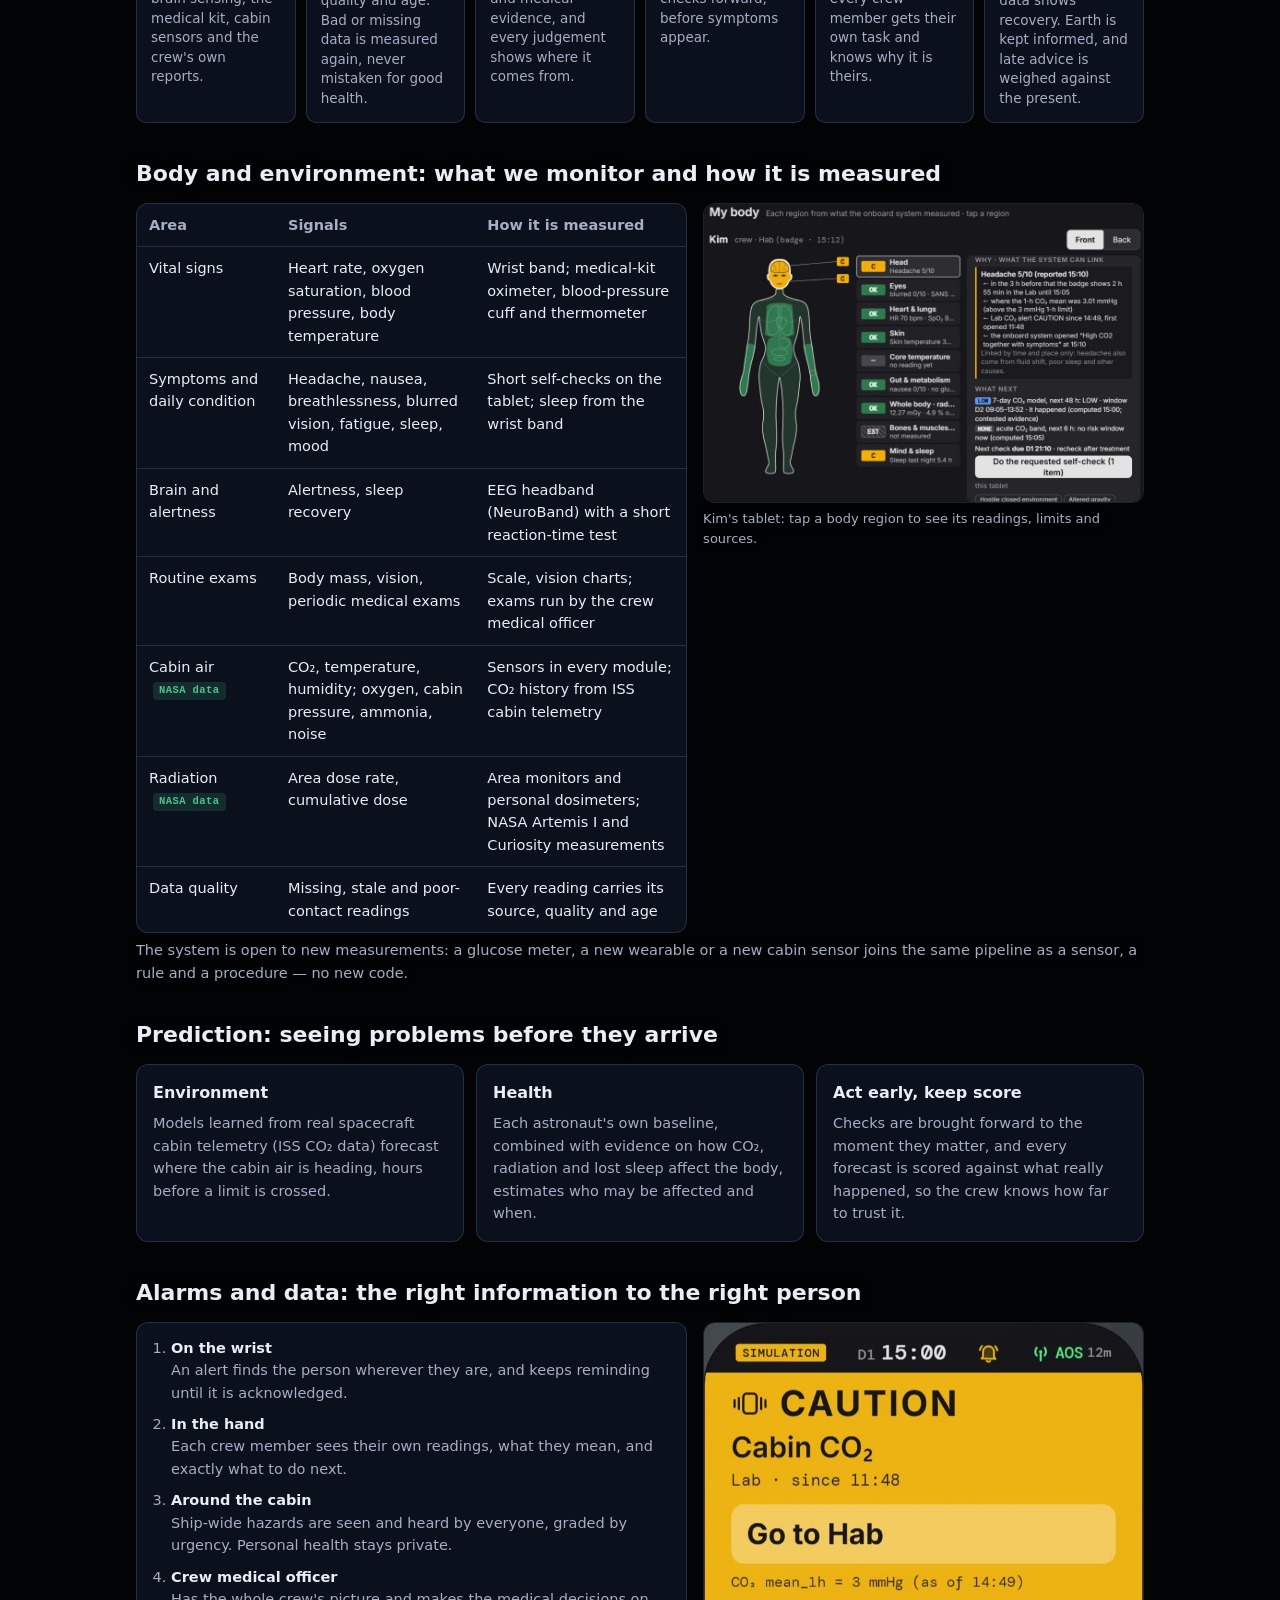
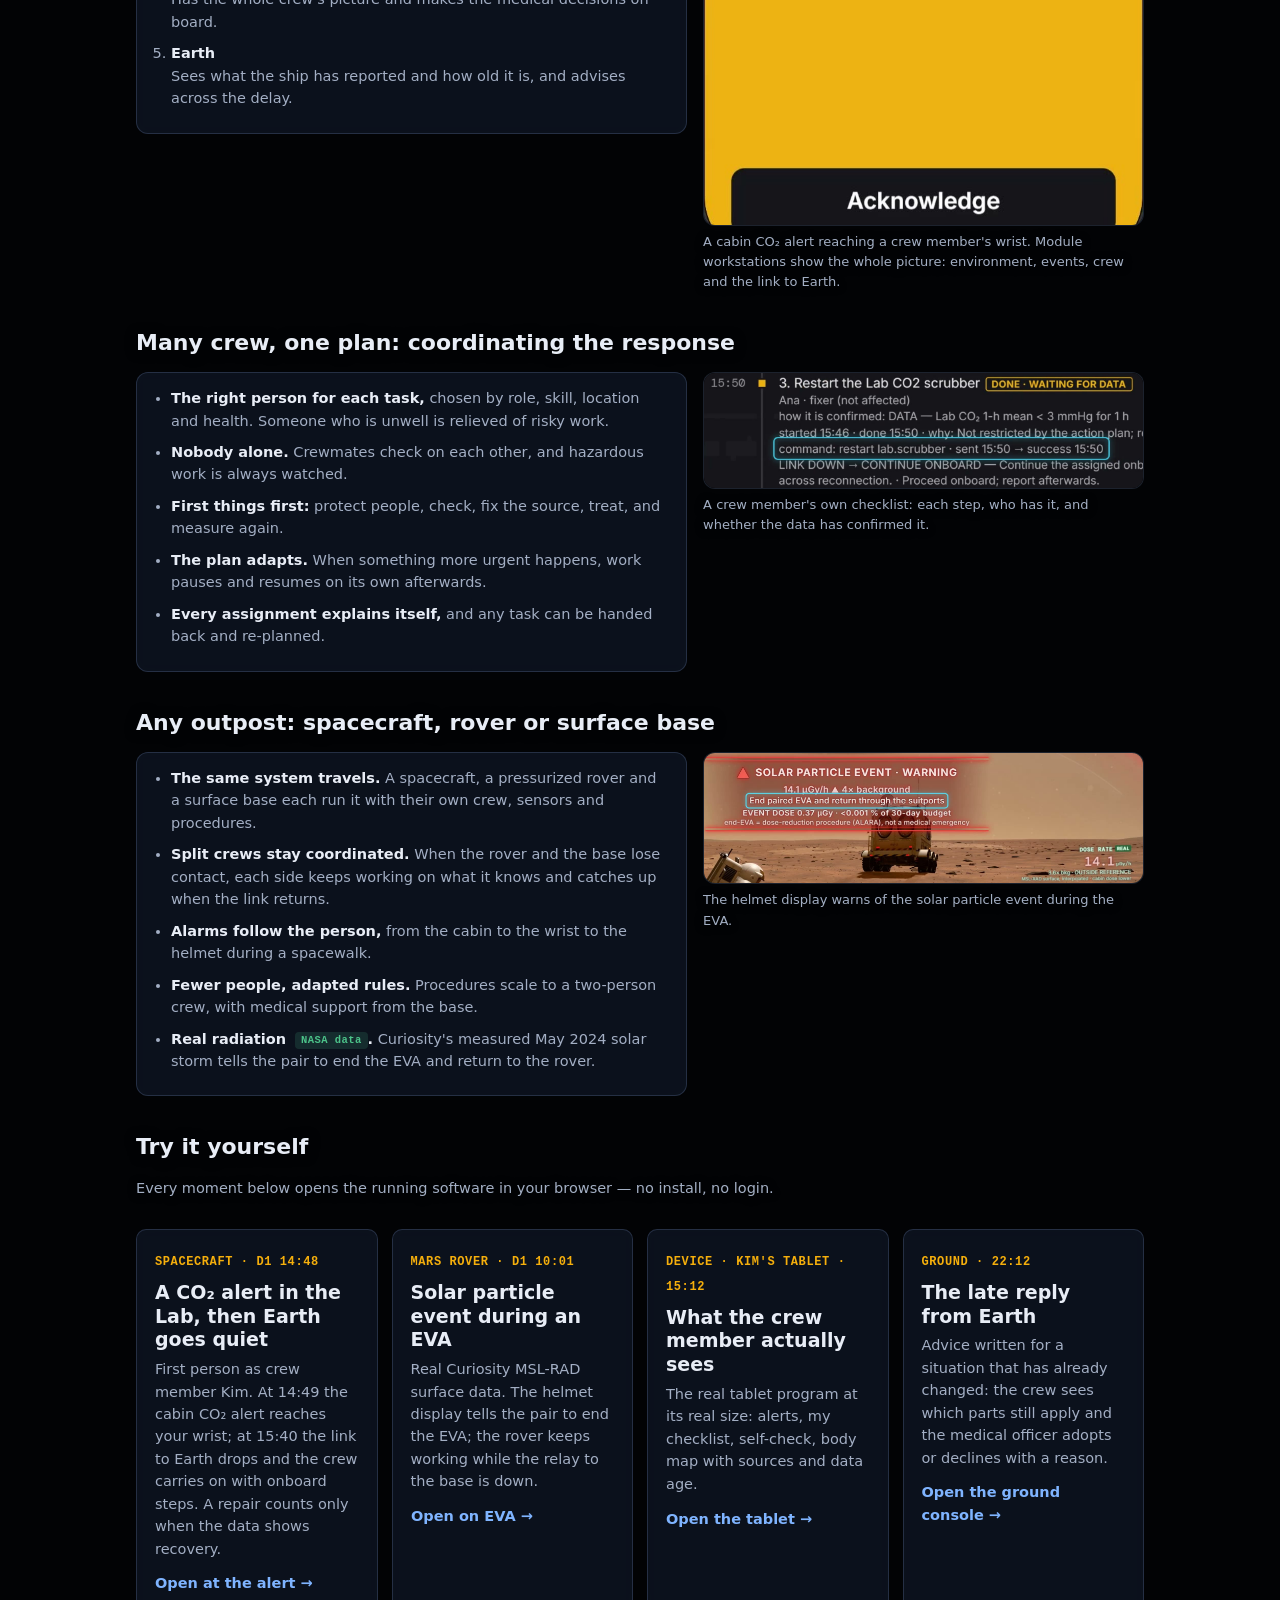
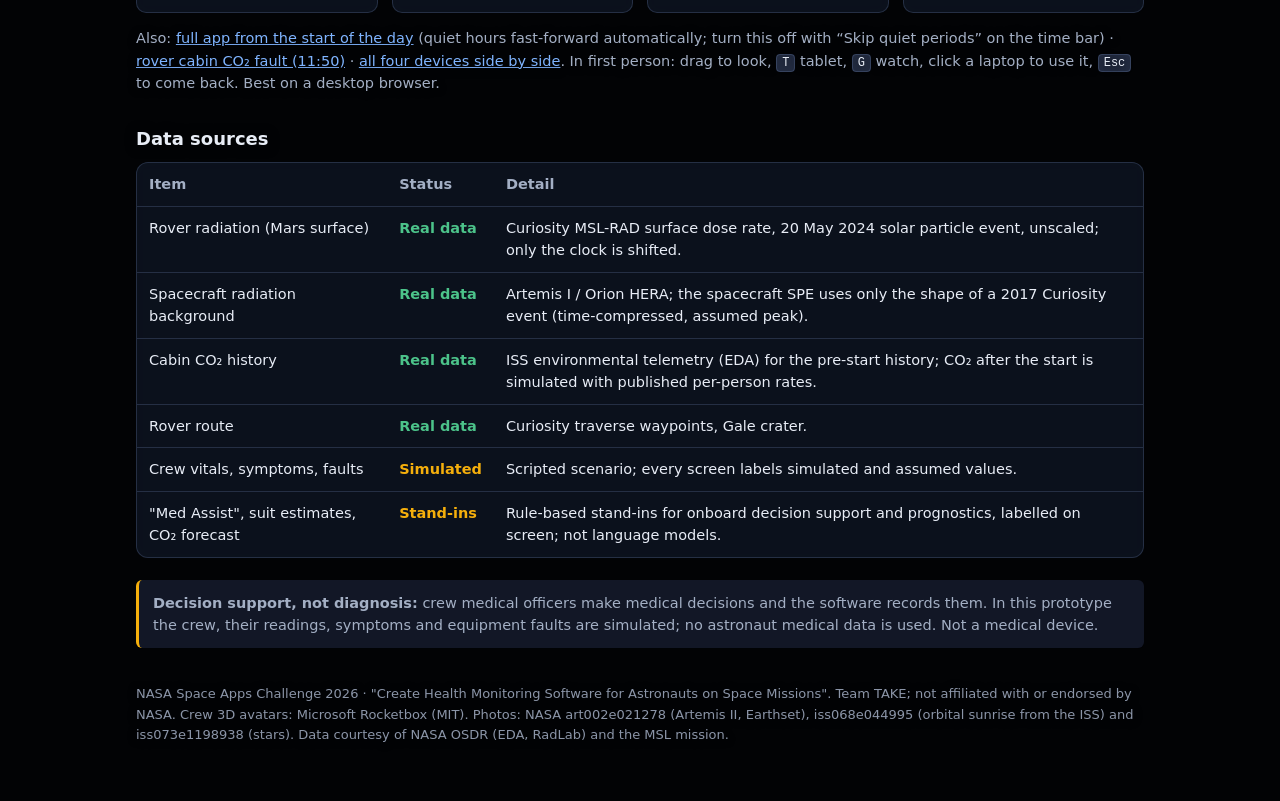
==== commit de490fc3: "Update demo build (37fa743)" ====
--- a/index.html
+++ b/index.html
@@ -113,7 +113,7 @@
 
   <figure class="vid">
     <video controls playsinline preload="metadata" poster="media/poster.jpg?v=3" src="media/astro-health-monitor-narrated-720p.mp4?v=3">Your browser cannot play this video. <a href="media/astro-health-monitor-narrated-720p.mp4?v=3">Download it</a>.</video>
-    <figcaption>29.5-second demo recorded from this build, with AI-generated narration (ElevenLabs), burned-in English subtitles and original music synthesized in code (AI-assisted). Plays the 720p version (7.1 MB) for faster loading. <a href="media/astro-health-monitor-narrated.mp4?v=3" download>Download 1080p (27 MB)</a> · <a href="media/astro-health-monitor-29.5s.mp4?v=3" download>silent 1080p version</a> · <a href="media/wrist-raise.gif">wrist-raise GIF</a></figcaption>
+    <figcaption><b style="color:var(--text)">An example from the running prototype:</b> one cabin CO₂ problem on a spacecraft, seen through the crew's devices. 29.5-second demo recorded from this build, with AI-generated narration (ElevenLabs), burned-in English subtitles and original music synthesized in code (AI-assisted). Plays the 720p version (7.1 MB) for faster loading. <a href="media/astro-health-monitor-narrated.mp4?v=3" download>Download 1080p (27 MB)</a> · <a href="media/astro-health-monitor-29.5s.mp4?v=3" download>silent 1080p version</a> · <a href="media/wrist-raise.gif">wrist-raise GIF</a></figcaption>
   </figure>
 
   <h3 class="sec">How it works: one pipeline for every health signal</h3>
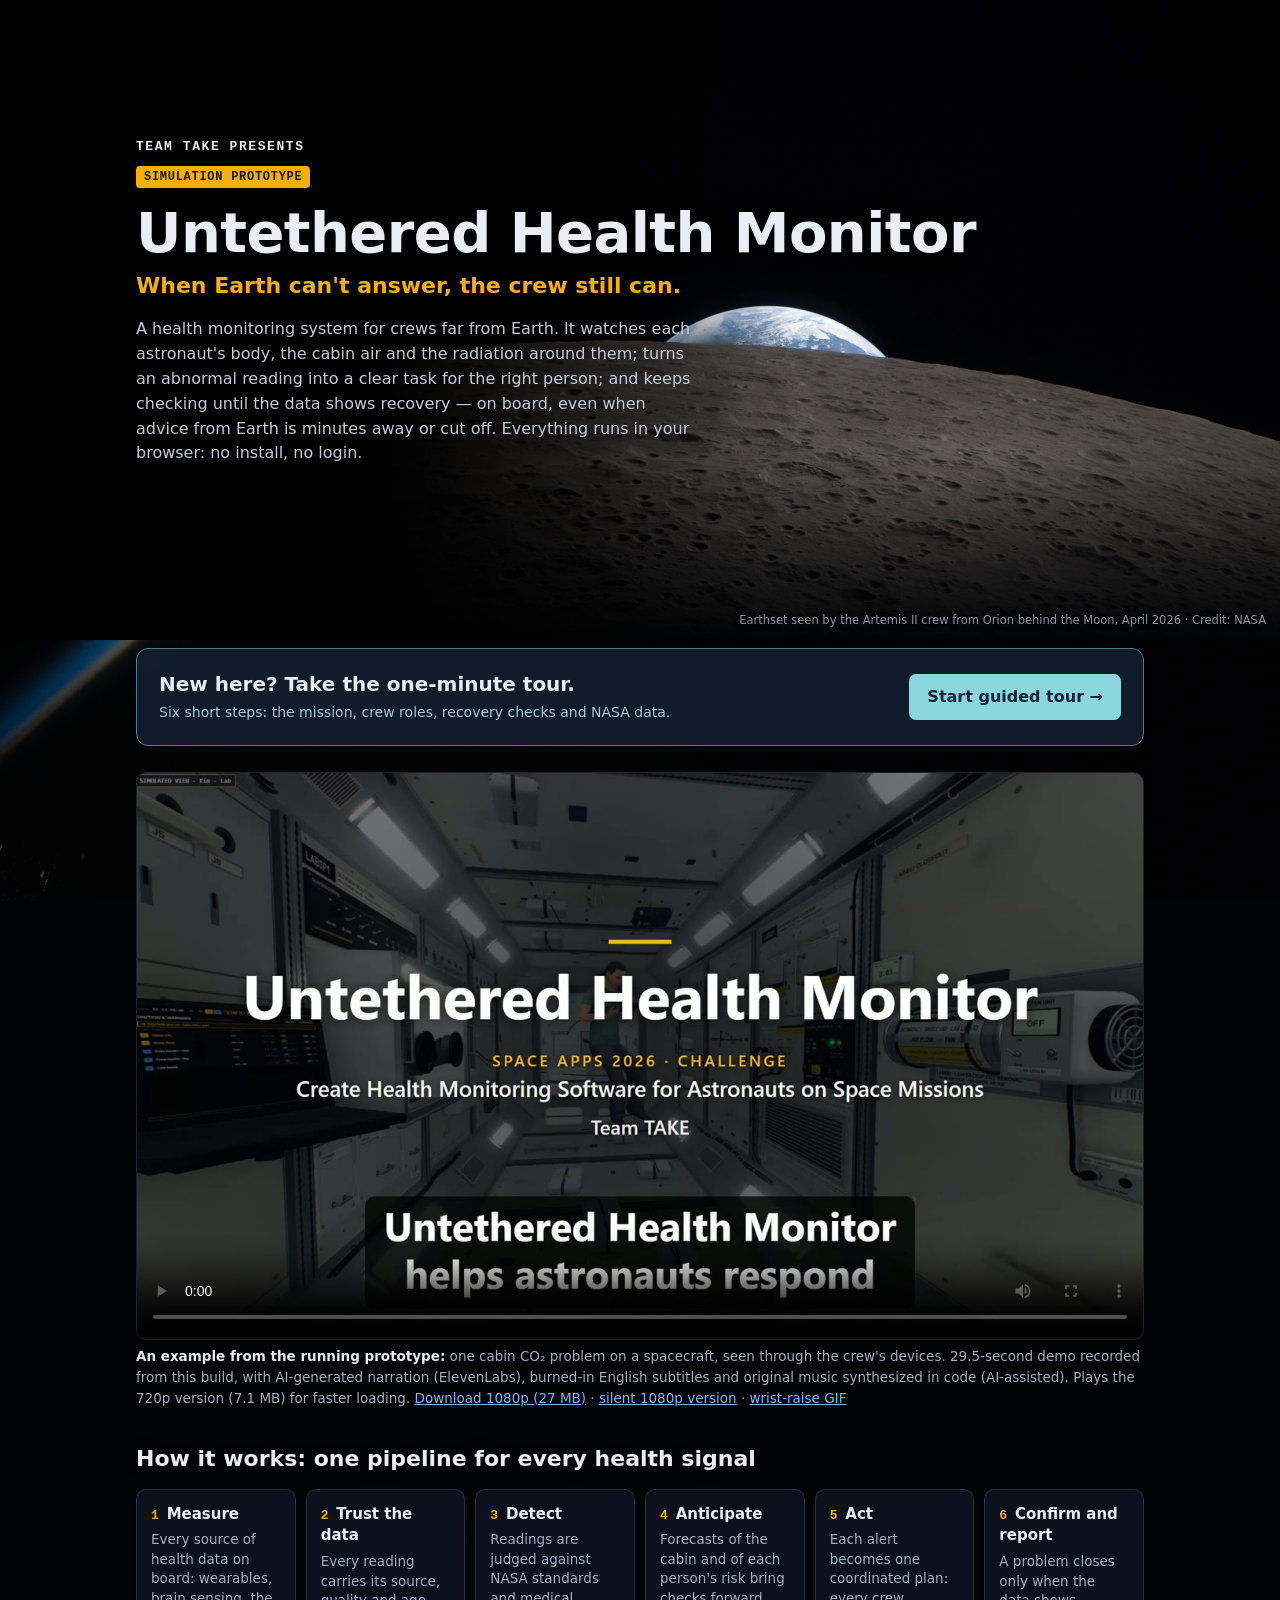
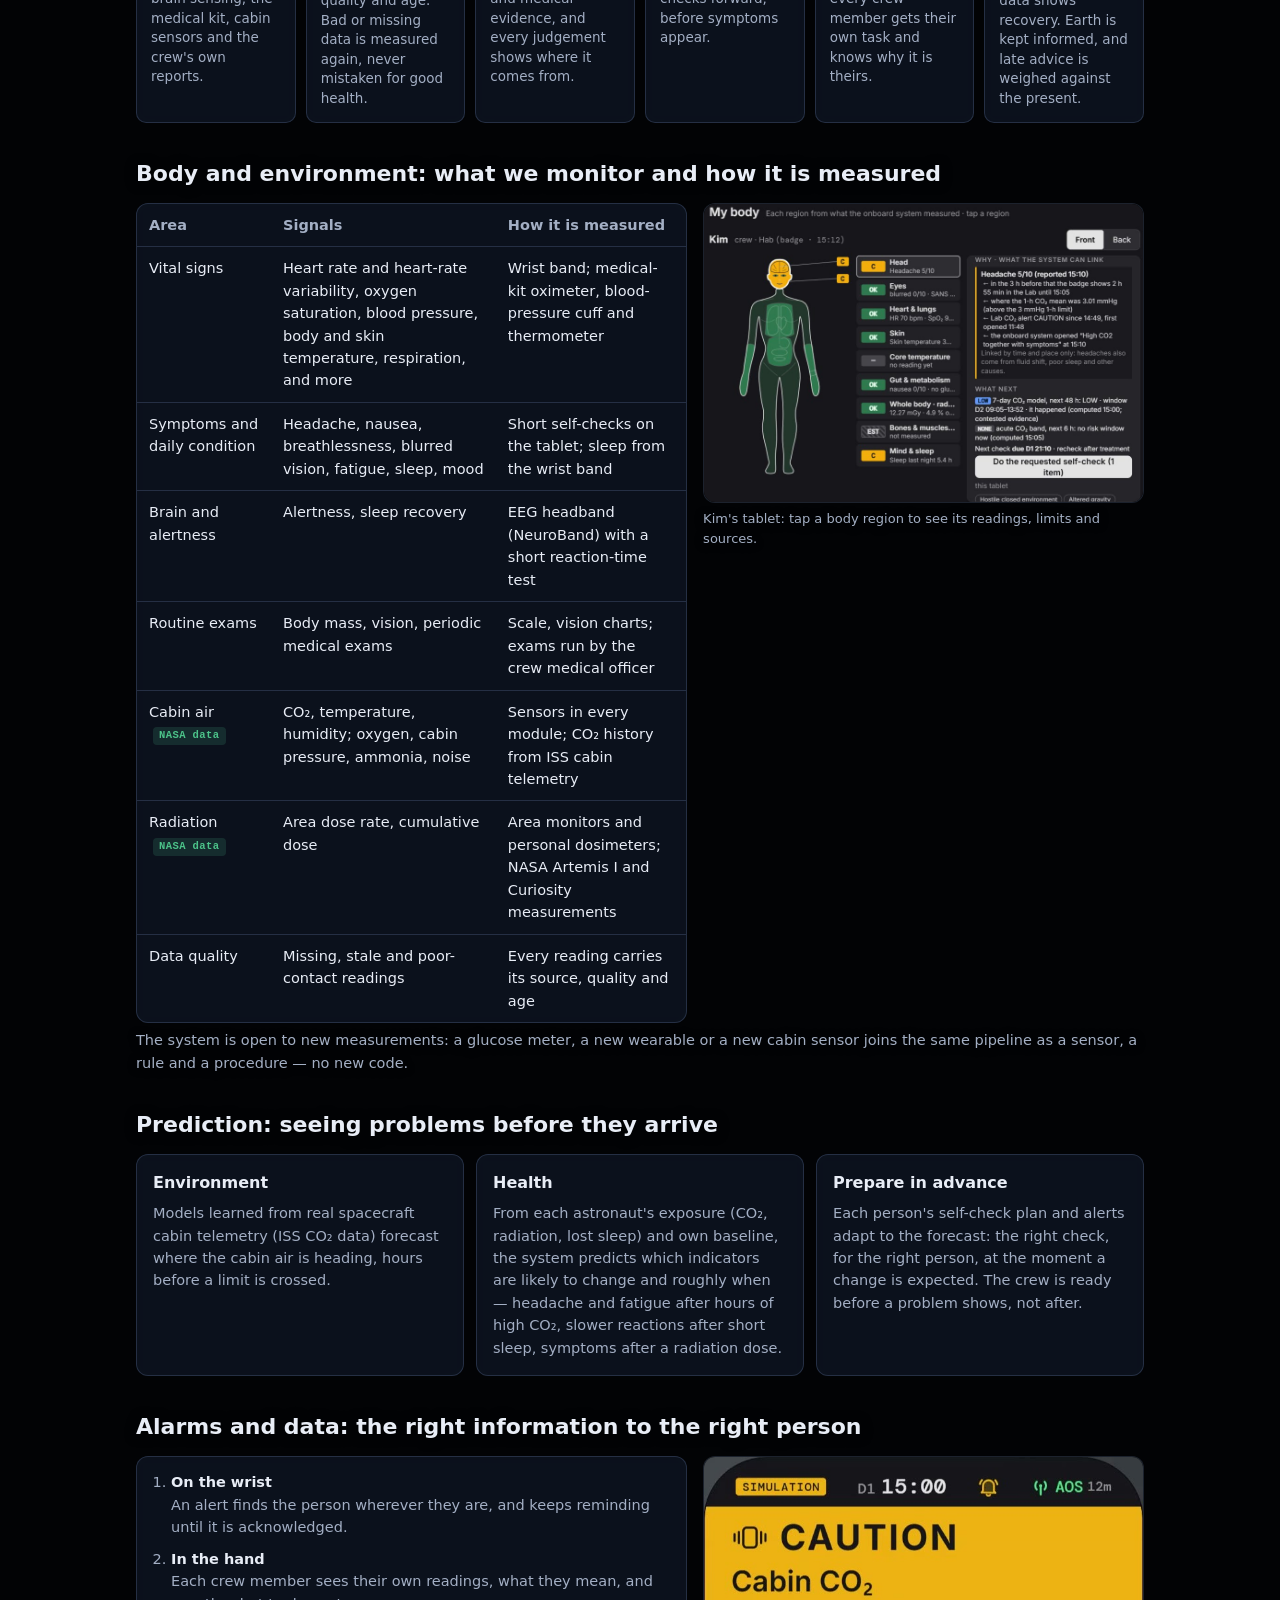
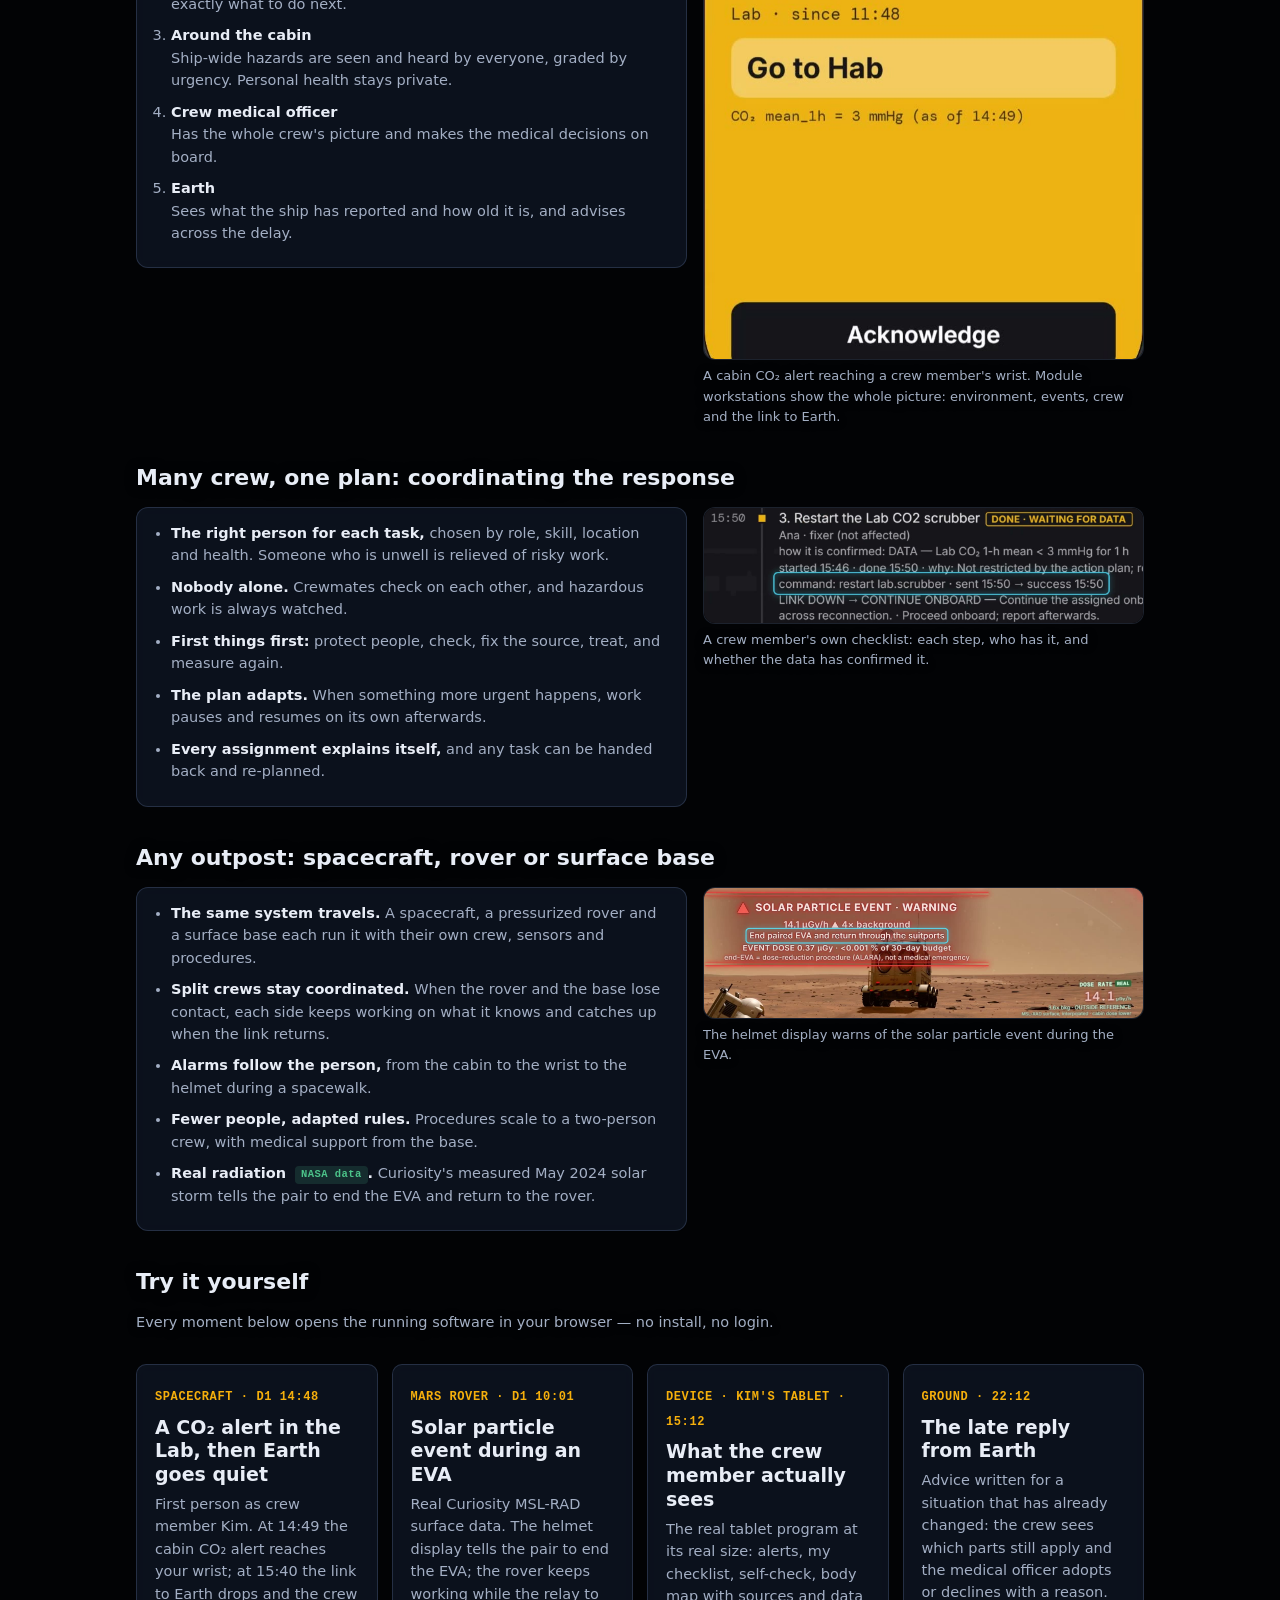
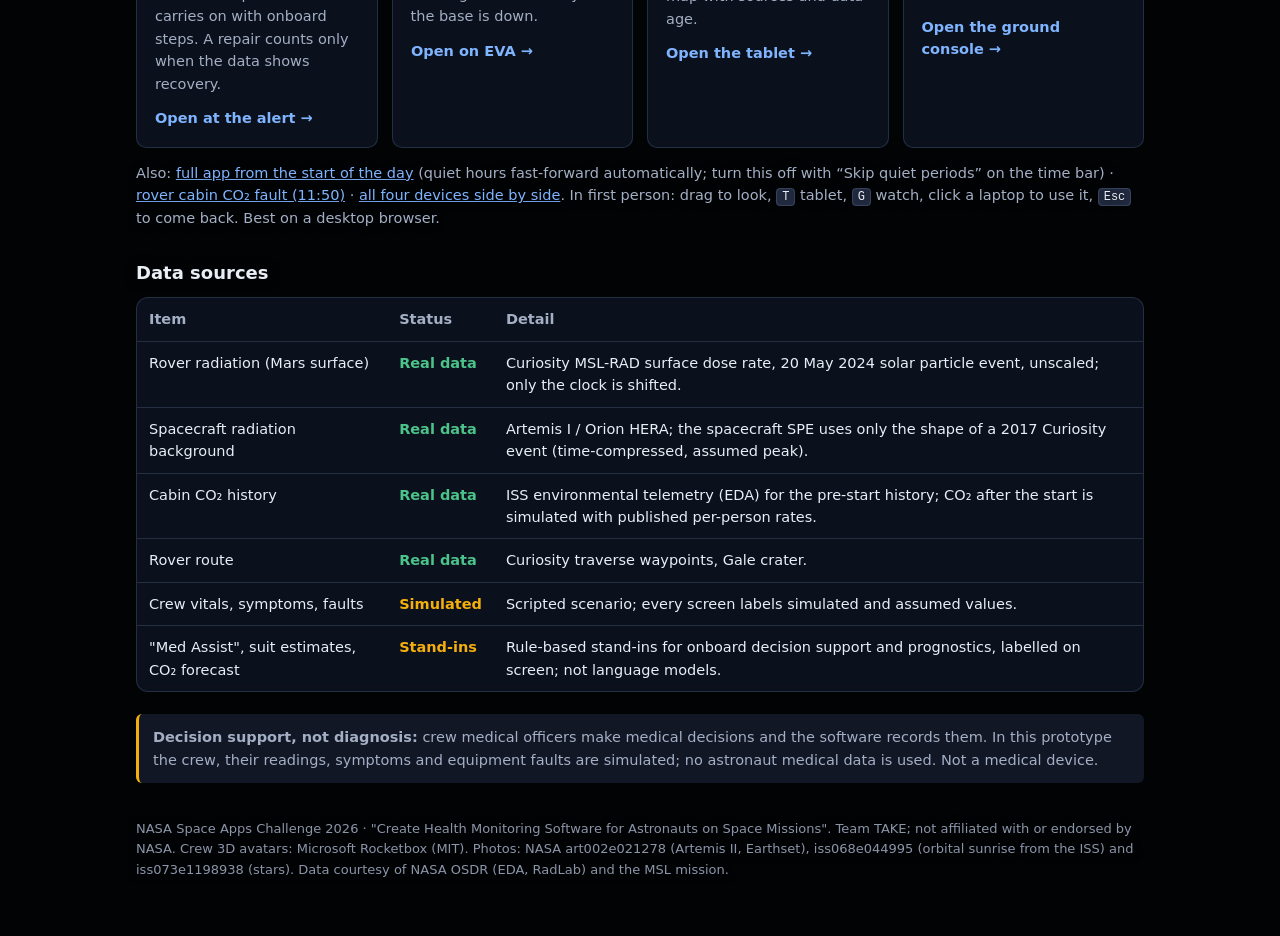
==== commit 57846526: "Update demo build (8556c63)" ====
--- a/index.html
+++ b/index.html
@@ -130,7 +130,7 @@
   <div class="duo">
     <table class="cover">
       <tr><th>Area</th><th>Signals</th><th>How it is measured</th></tr>
-      <tr><td>Vital signs</td><td>Heart rate, oxygen saturation, blood pressure, body temperature</td><td>Wrist band; medical-kit oximeter, blood-pressure cuff and thermometer</td></tr>
+      <tr><td>Vital signs</td><td>Heart rate and heart-rate variability, oxygen saturation, blood pressure, body and skin temperature, respiration, and more</td><td>Wrist band; medical-kit oximeter, blood-pressure cuff and thermometer</td></tr>
       <tr><td>Symptoms and daily condition</td><td>Headache, nausea, breathlessness, blurred vision, fatigue, sleep, mood</td><td>Short self-checks on the tablet; sleep from the wrist band</td></tr>
       <tr><td>Brain and alertness</td><td>Alertness, sleep recovery</td><td>EEG headband (NeuroBand) with a short reaction-time test</td></tr>
       <tr><td>Routine exams</td><td>Body mass, vision, periodic medical exams</td><td>Scale, vision charts; exams run by the crew medical officer</td></tr>
@@ -145,8 +145,8 @@
   <h3 class="sec">Prediction: seeing problems before they arrive</h3>
   <div class="tri">
     <div class="box"><b>Environment</b>Models learned from real spacecraft cabin telemetry (ISS CO₂ data) forecast where the cabin air is heading, hours before a limit is crossed.</div>
-    <div class="box"><b>Health</b>Each astronaut's own baseline, combined with evidence on how CO₂, radiation and lost sleep affect the body, estimates who may be affected and when.</div>
-    <div class="box"><b>Act early, keep score</b>Checks are brought forward to the moment they matter, and every forecast is scored against what really happened, so the crew knows how far to trust it.</div>
+    <div class="box"><b>Health</b>From each astronaut's exposure (CO₂, radiation, lost sleep) and own baseline, the system predicts which indicators are likely to change and roughly when — headache and fatigue after hours of high CO₂, slower reactions after short sleep, symptoms after a radiation dose.</div>
+    <div class="box"><b>Prepare in advance</b>Each person's self-check plan and alerts adapt to the forecast: the right check, for the right person, at the moment a change is expected. The crew is ready before a problem shows, not after.</div>
   </div>
 
   <h3 class="sec">Alarms and data: the right information to the right person</h3>
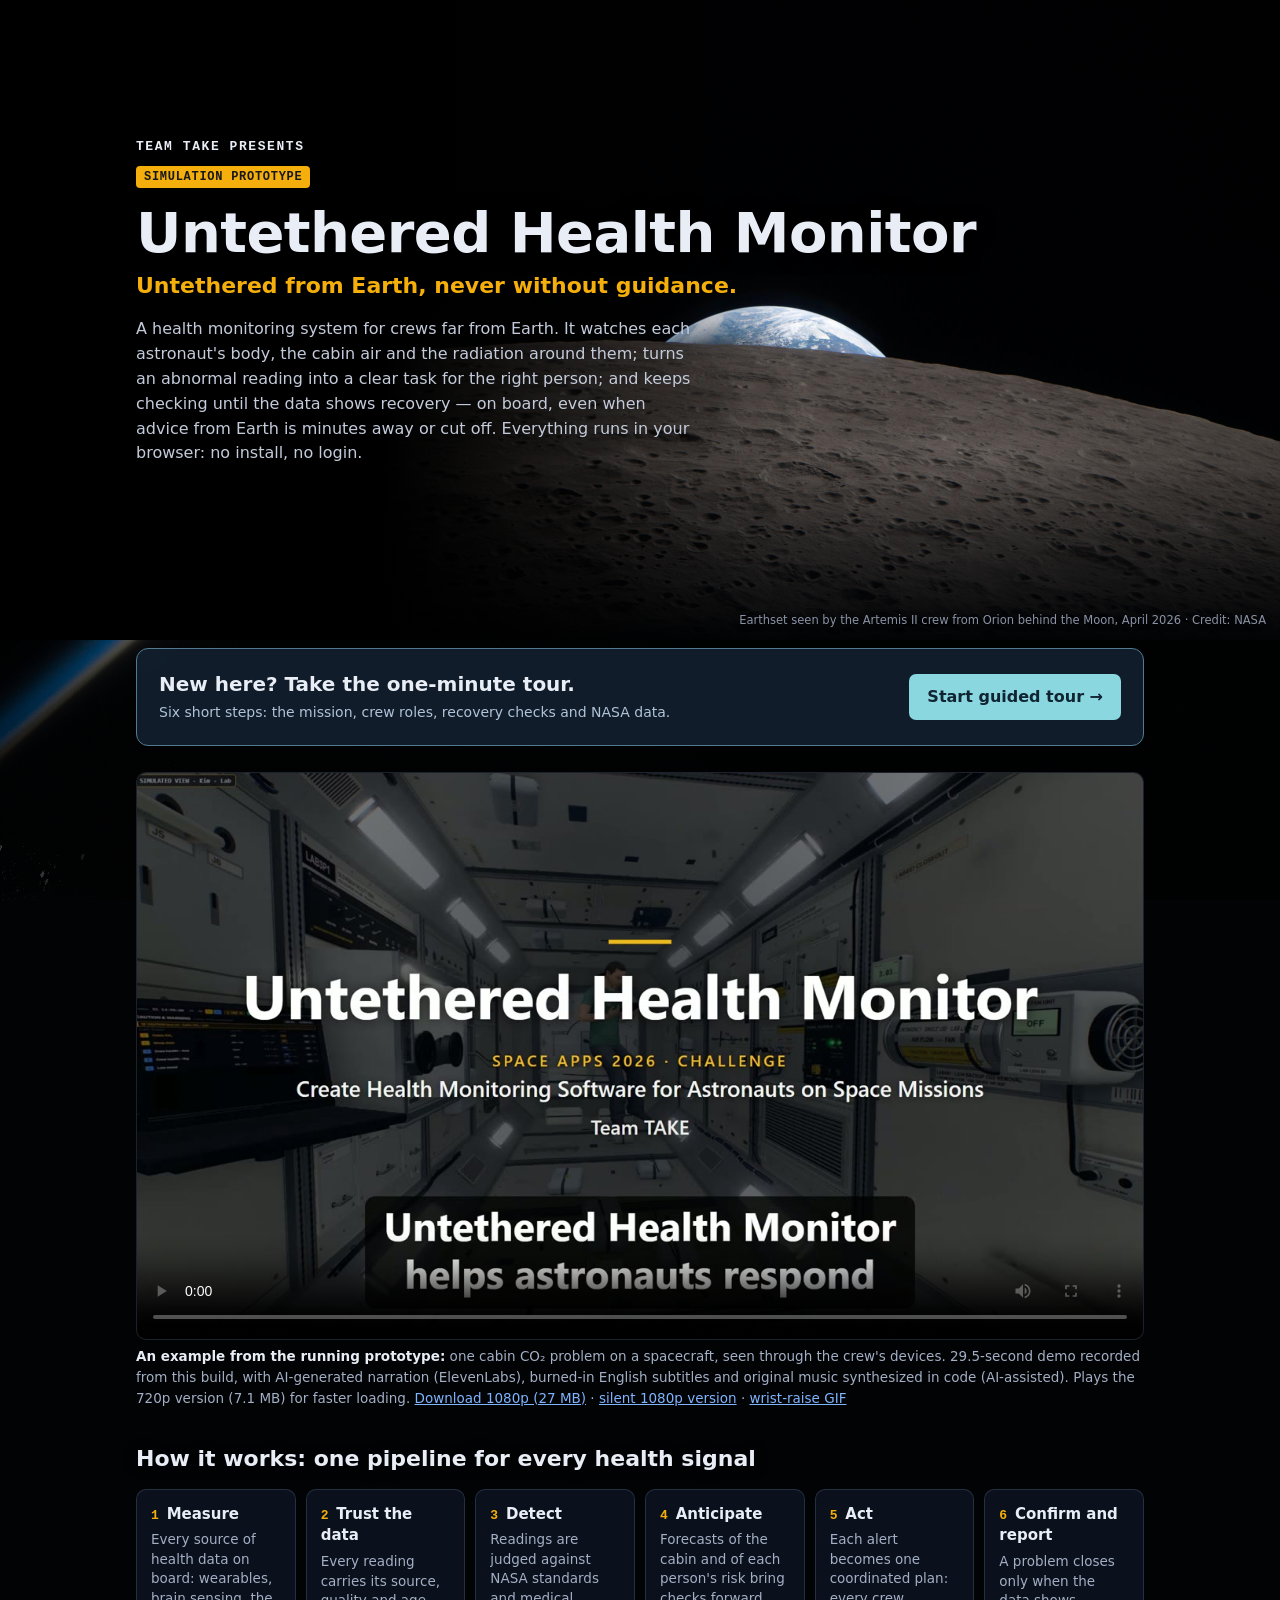
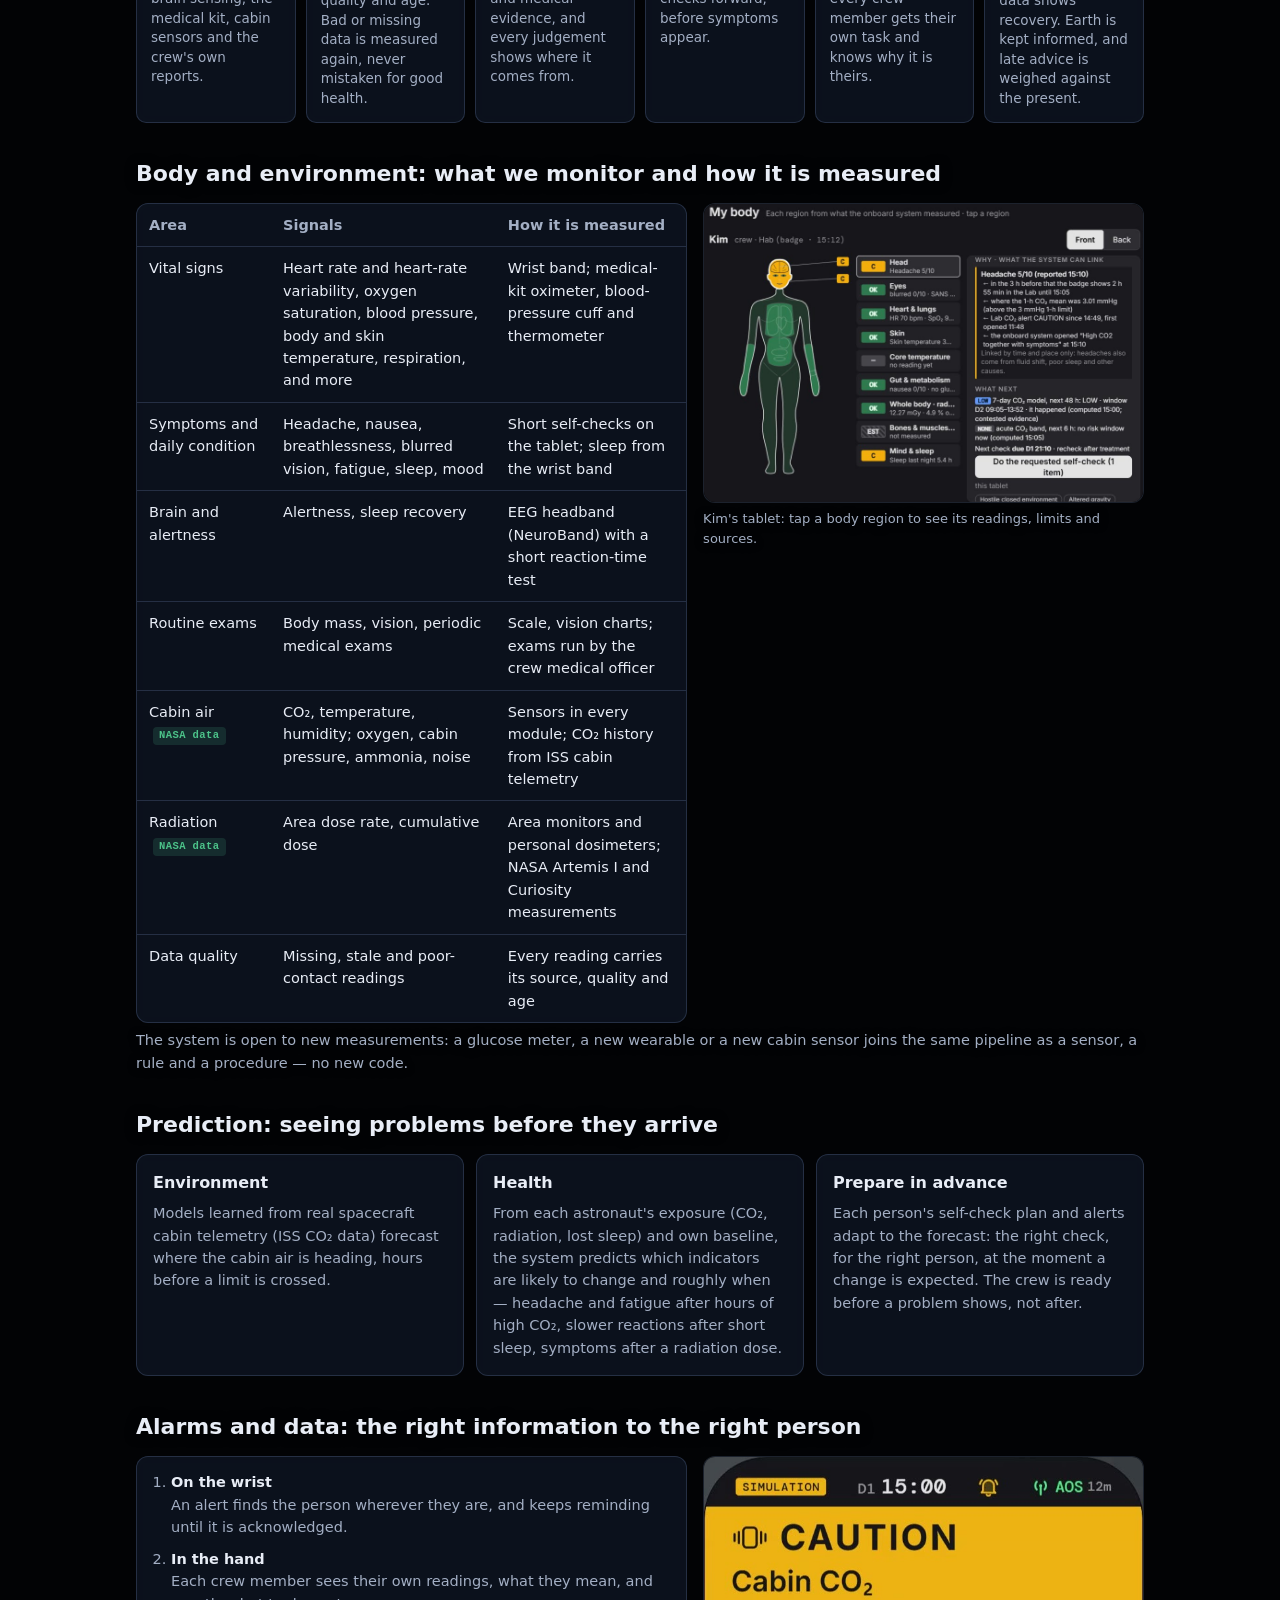
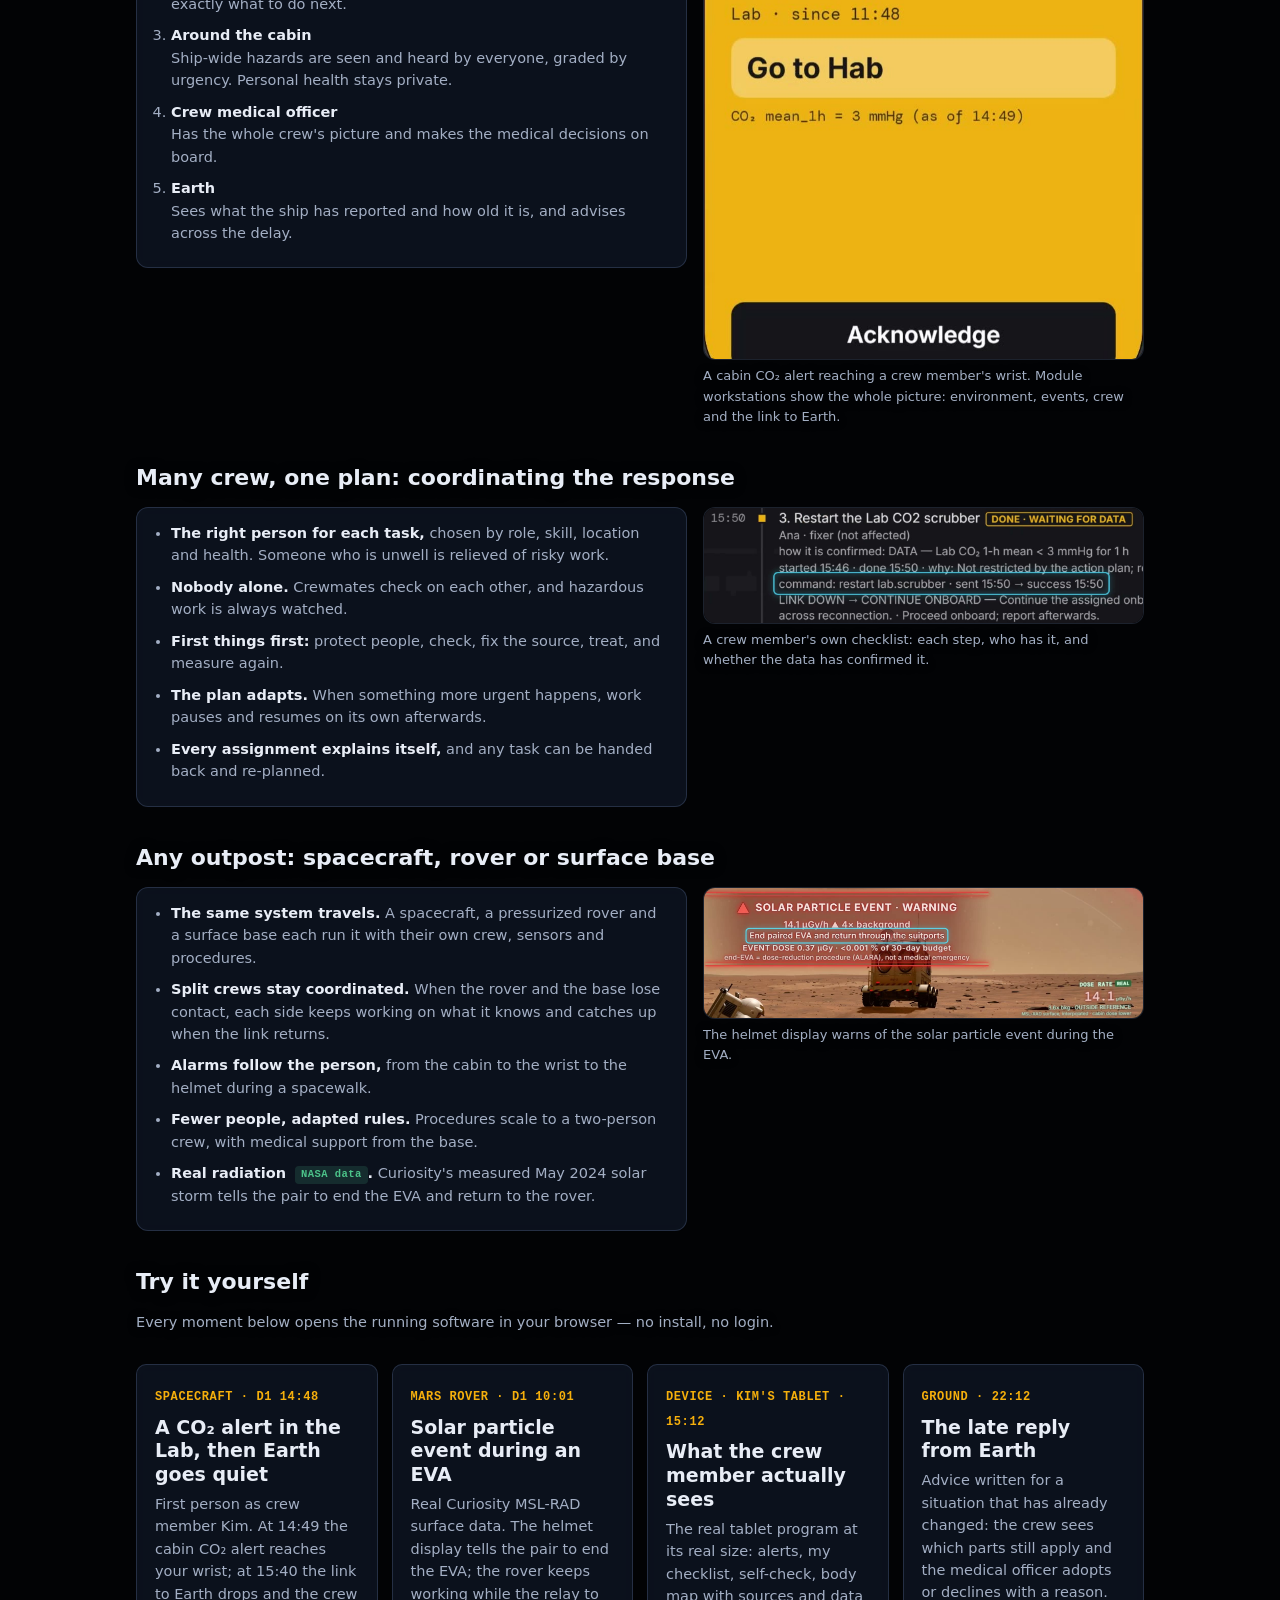
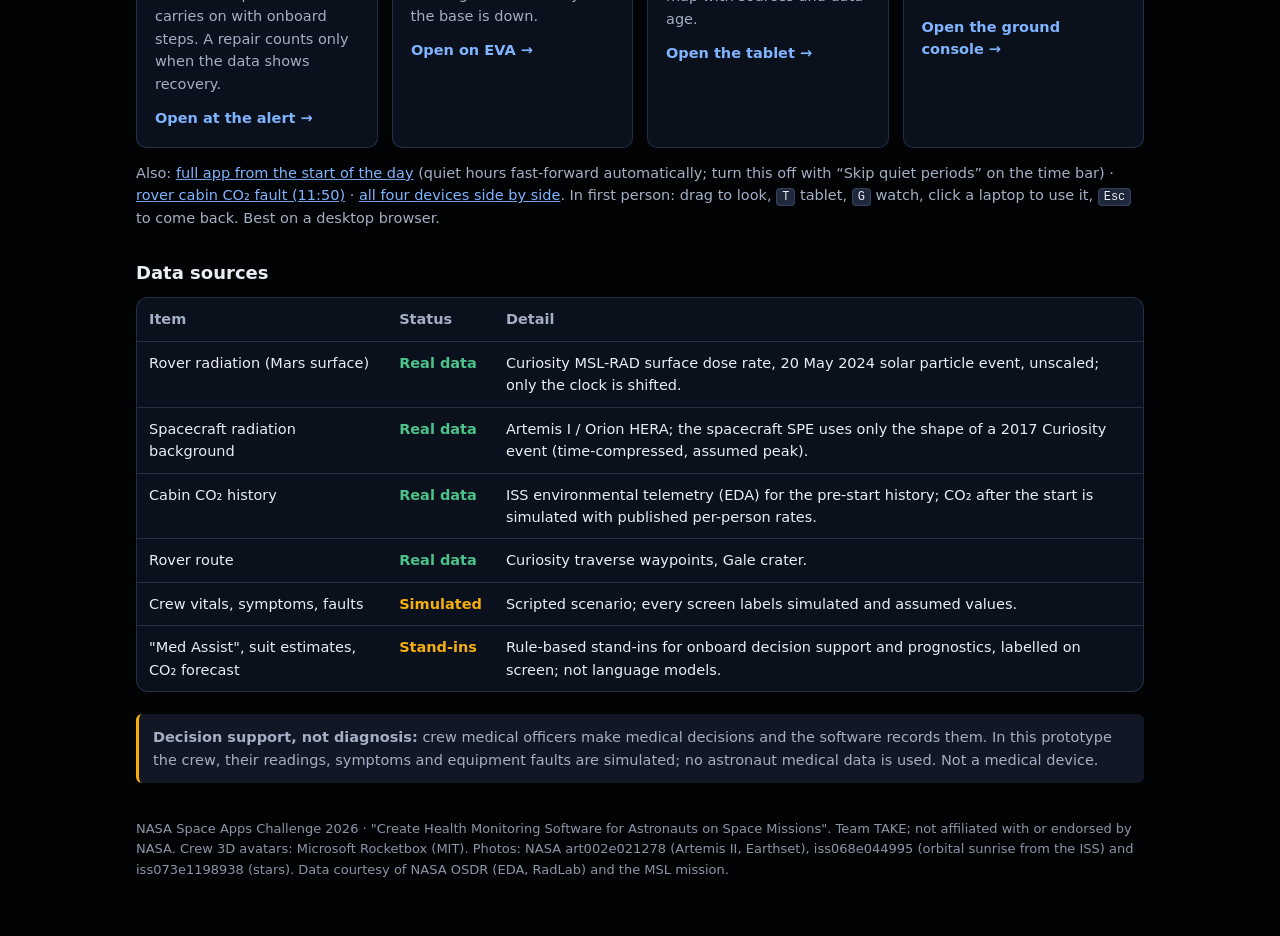
==== commit fe454243: "Update demo build (3e5fa58)" ====
--- a/index.html
+++ b/index.html
@@ -99,7 +99,7 @@
     <p class="team">TEAM TAKE PRESENTS</p>
     <span class="sim">SIMULATION PROTOTYPE</span>
     <h1>Untethered Health Monitor</h1>
-    <p class="tag">When Earth can't answer, the crew still can.</p>
+    <p class="tag">Untethered from Earth, never without guidance.</p>
     <p class="lead">A health monitoring system for crews far from Earth. It watches each astronaut's body, the cabin air and the radiation around them; turns an abnormal reading into a clear task for the right person; and keeps checking until the data shows recovery — on board, even when advice from Earth is minutes away or cut off. Everything runs in your browser: no install, no login.</p>
   </div>
   <p class="credit">Earthset seen by the Artemis II crew from Orion behind the Moon, April 2026 · Credit: NASA</p>
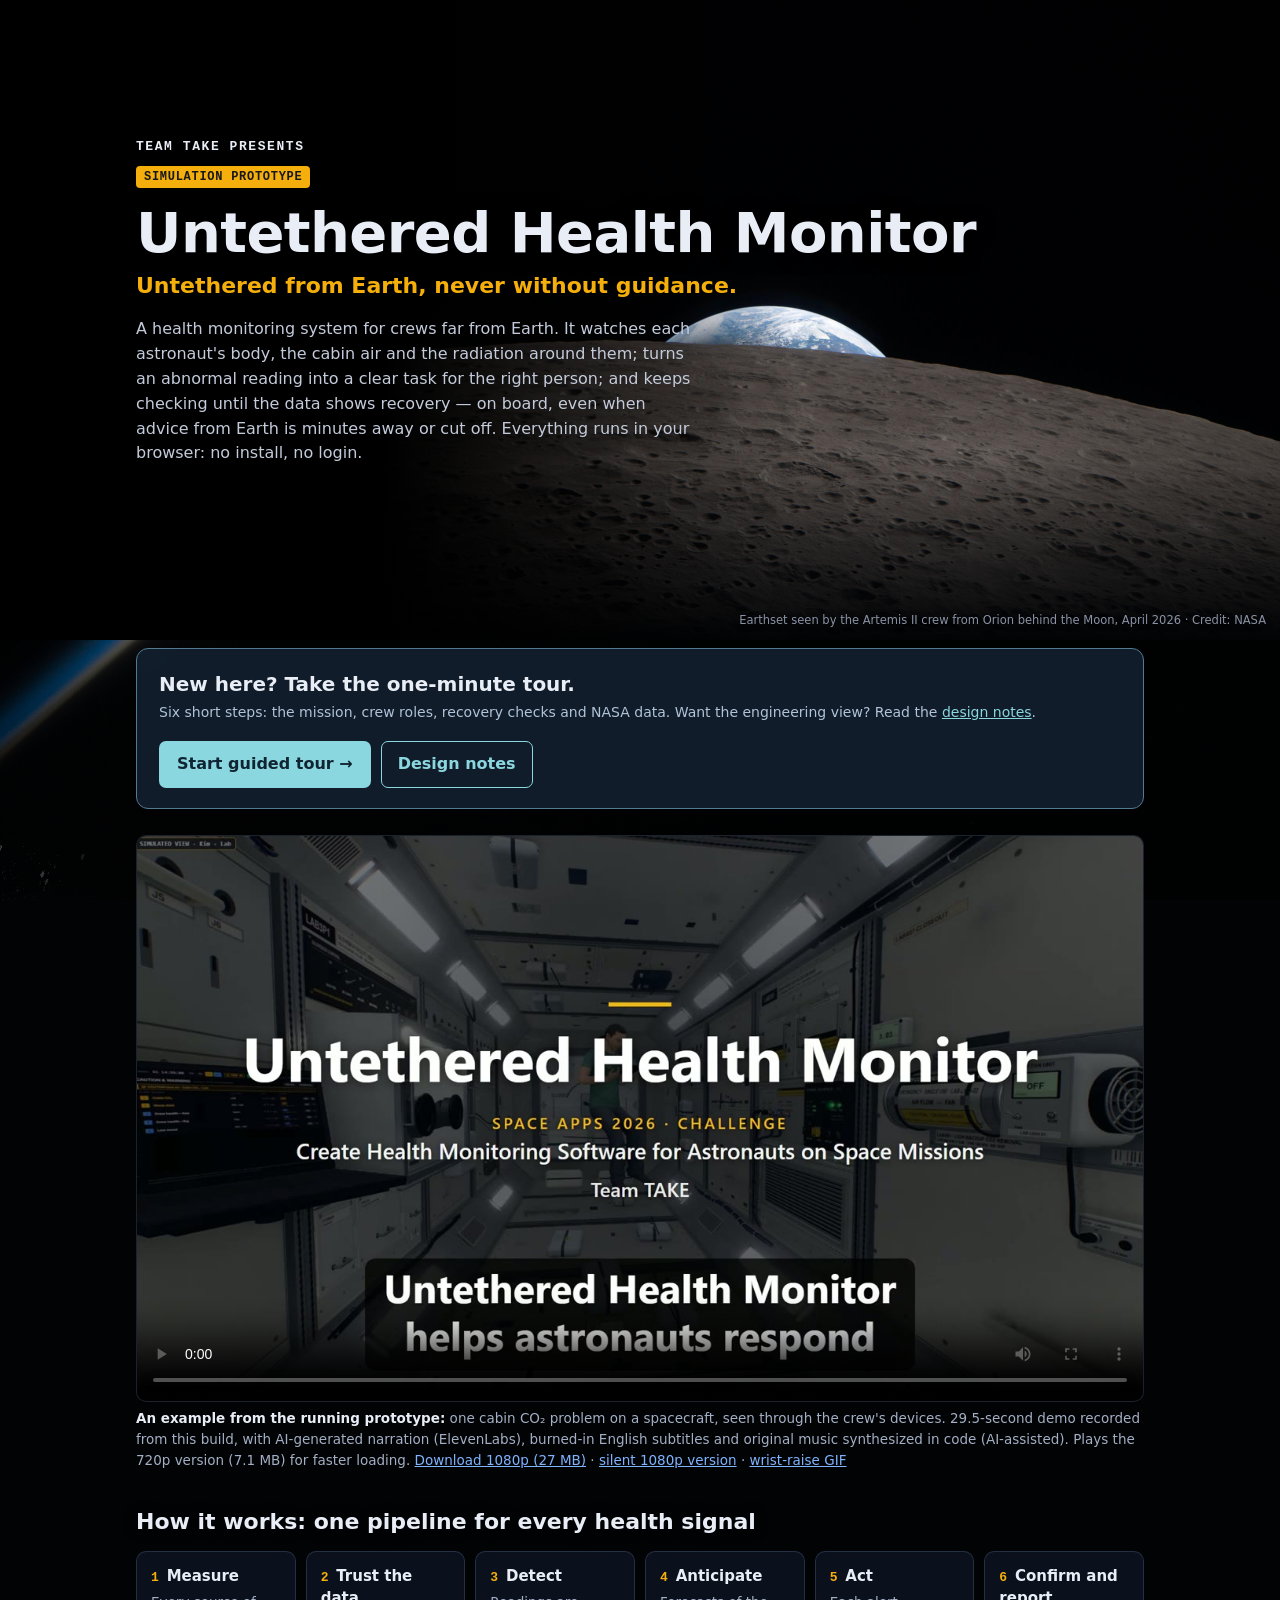
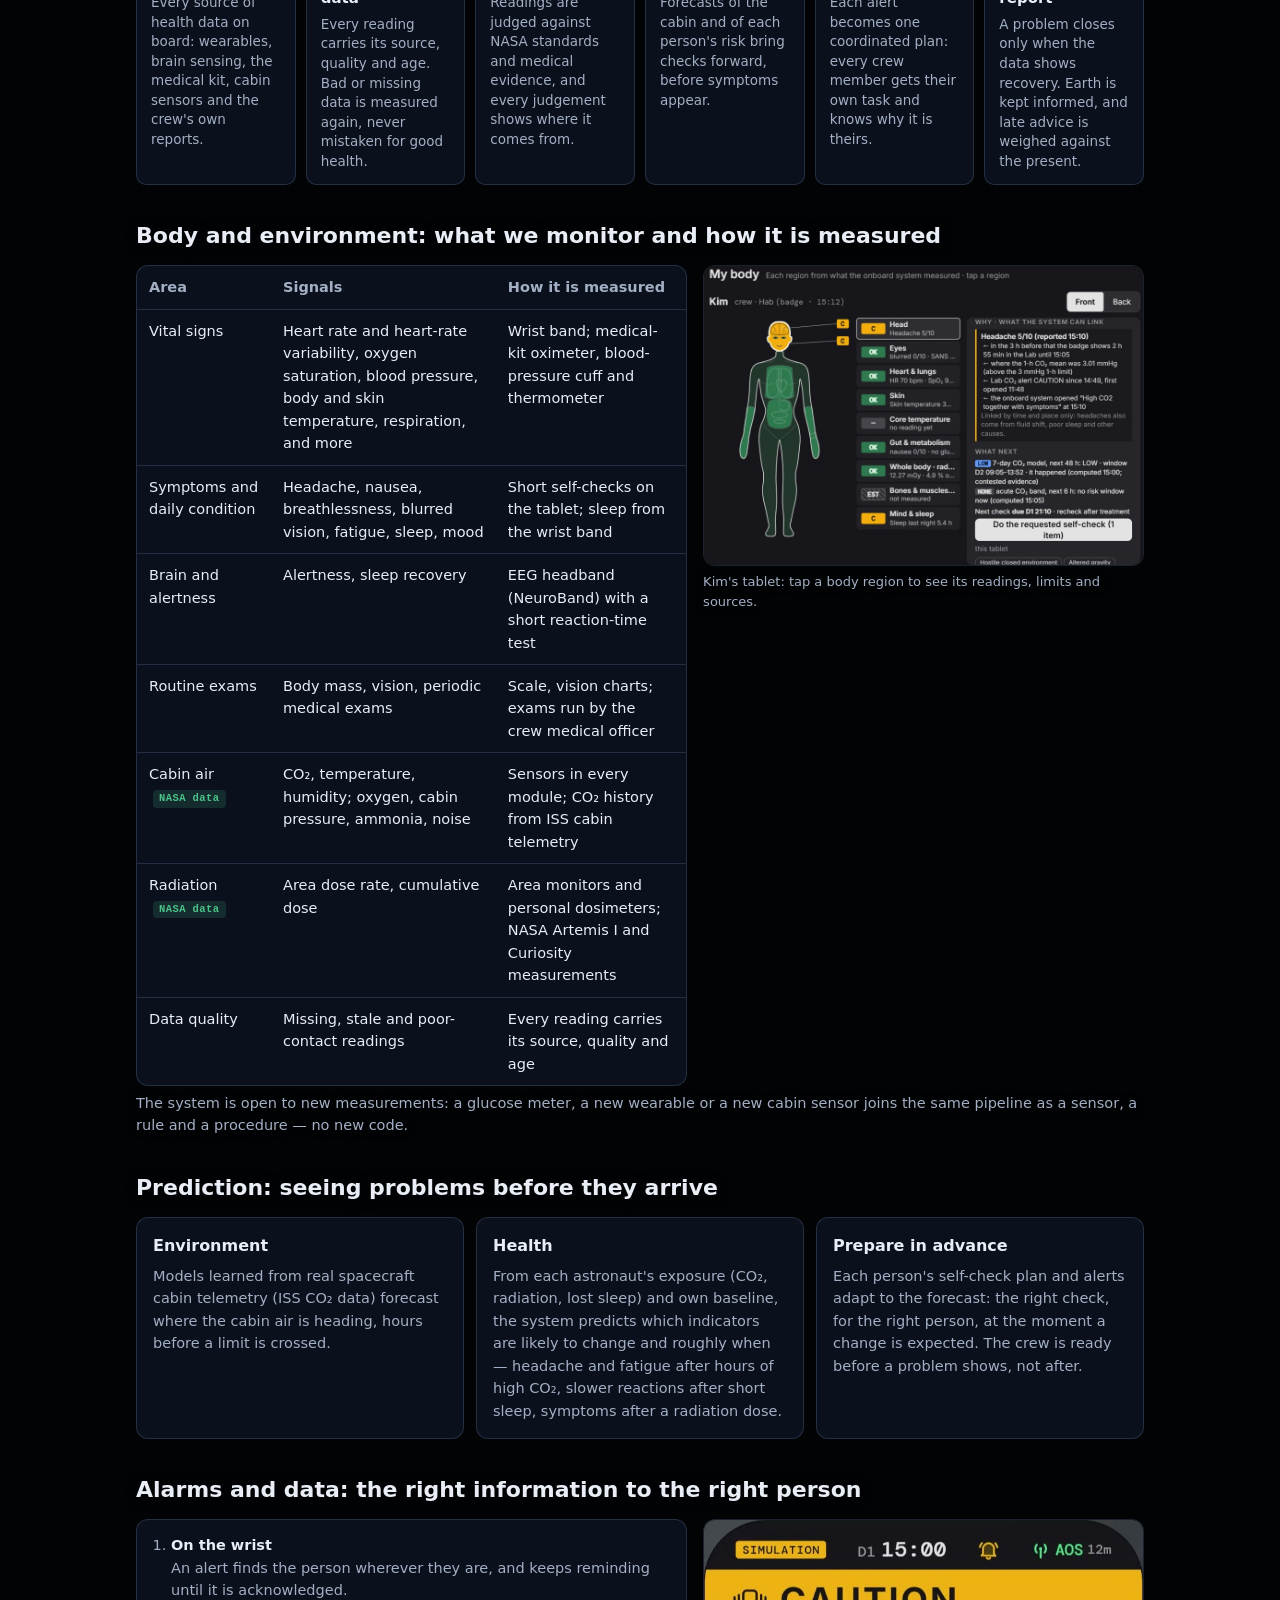
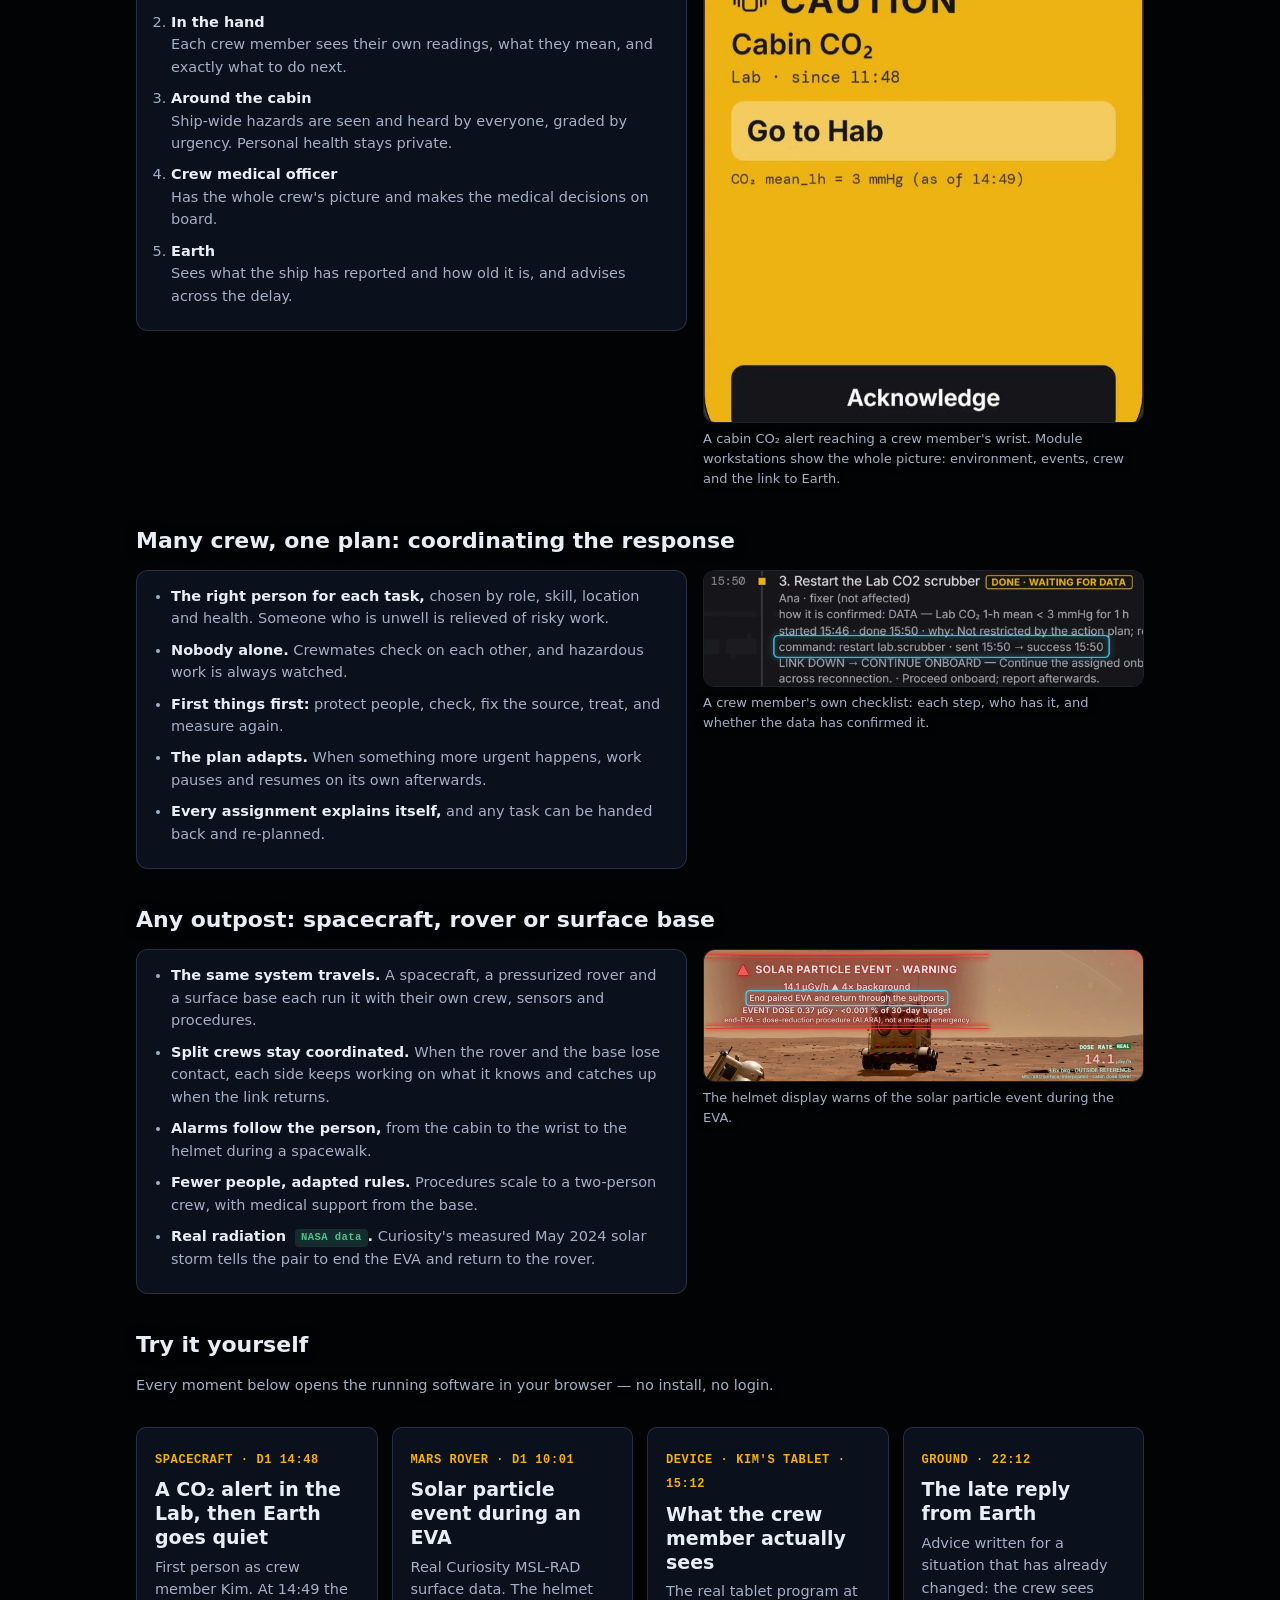
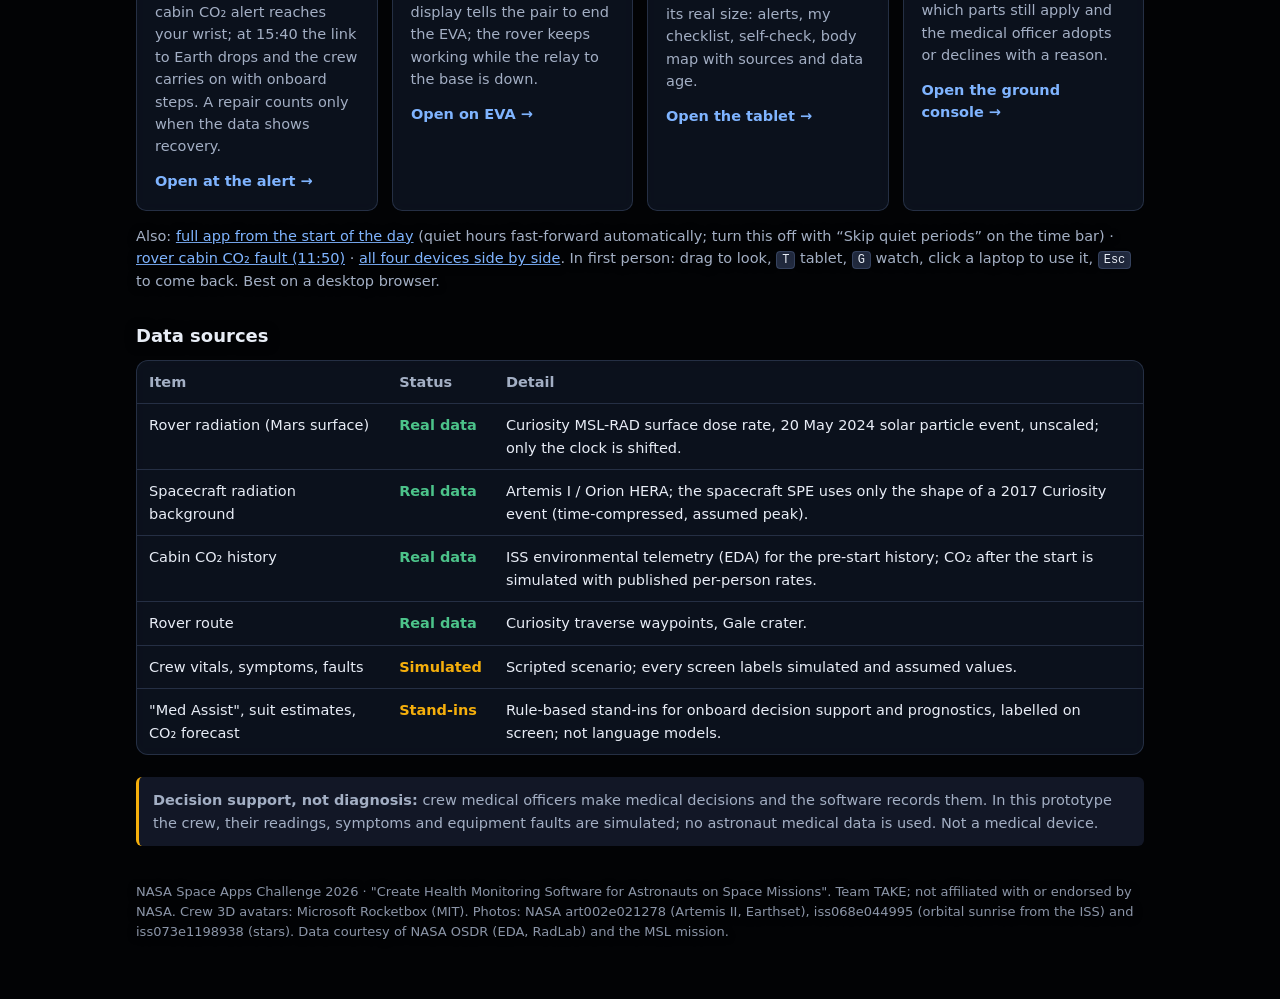
==== commit 58c9da2e: "Update demo build (5b2e8b5)" ====
--- a/index.html
+++ b/index.html
@@ -107,8 +107,8 @@
 <main>
 
   <section aria-label="Start here" style="display:flex;align-items:center;justify-content:space-between;gap:16px;flex-wrap:wrap;padding:20px 22px;margin:0 0 26px;border:1px solid #527b91;border-radius:12px;background:#17283b">
-    <div><strong style="display:block;font-size:20px;color:#e8edf6">New here? Take the one-minute tour.</strong><span style="color:#b0c3d8;font-size:14px">Six short steps: the mission, crew roles, recovery checks and NASA data.</span></div>
-    <a href="media/judge-guide/" style="display:inline-block;padding:11px 18px;background:#8ad7df;color:#102432;font-weight:700;text-decoration:none;border-radius:7px">Start guided tour →</a>
+    <div><strong style="display:block;font-size:20px;color:#e8edf6">New here? Take the one-minute tour.</strong><span style="color:#b0c3d8;font-size:14px">Six short steps: the mission, crew roles, recovery checks and NASA data. Want the engineering view? Read the <a href="media/design/" style="color:#8ad7df">design notes</a>.</span></div>
+    <span style="display:flex;gap:10px;flex-wrap:wrap"><a href="media/judge-guide/" style="display:inline-block;padding:11px 18px;background:#8ad7df;color:#102432;font-weight:700;text-decoration:none;border-radius:7px">Start guided tour →</a><a href="media/design/" style="display:inline-block;padding:10px 16px;border:1px solid #8ad7df;color:#8ad7df;font-weight:700;text-decoration:none;border-radius:7px">Design notes</a></span>
   </section>
 
   <figure class="vid">
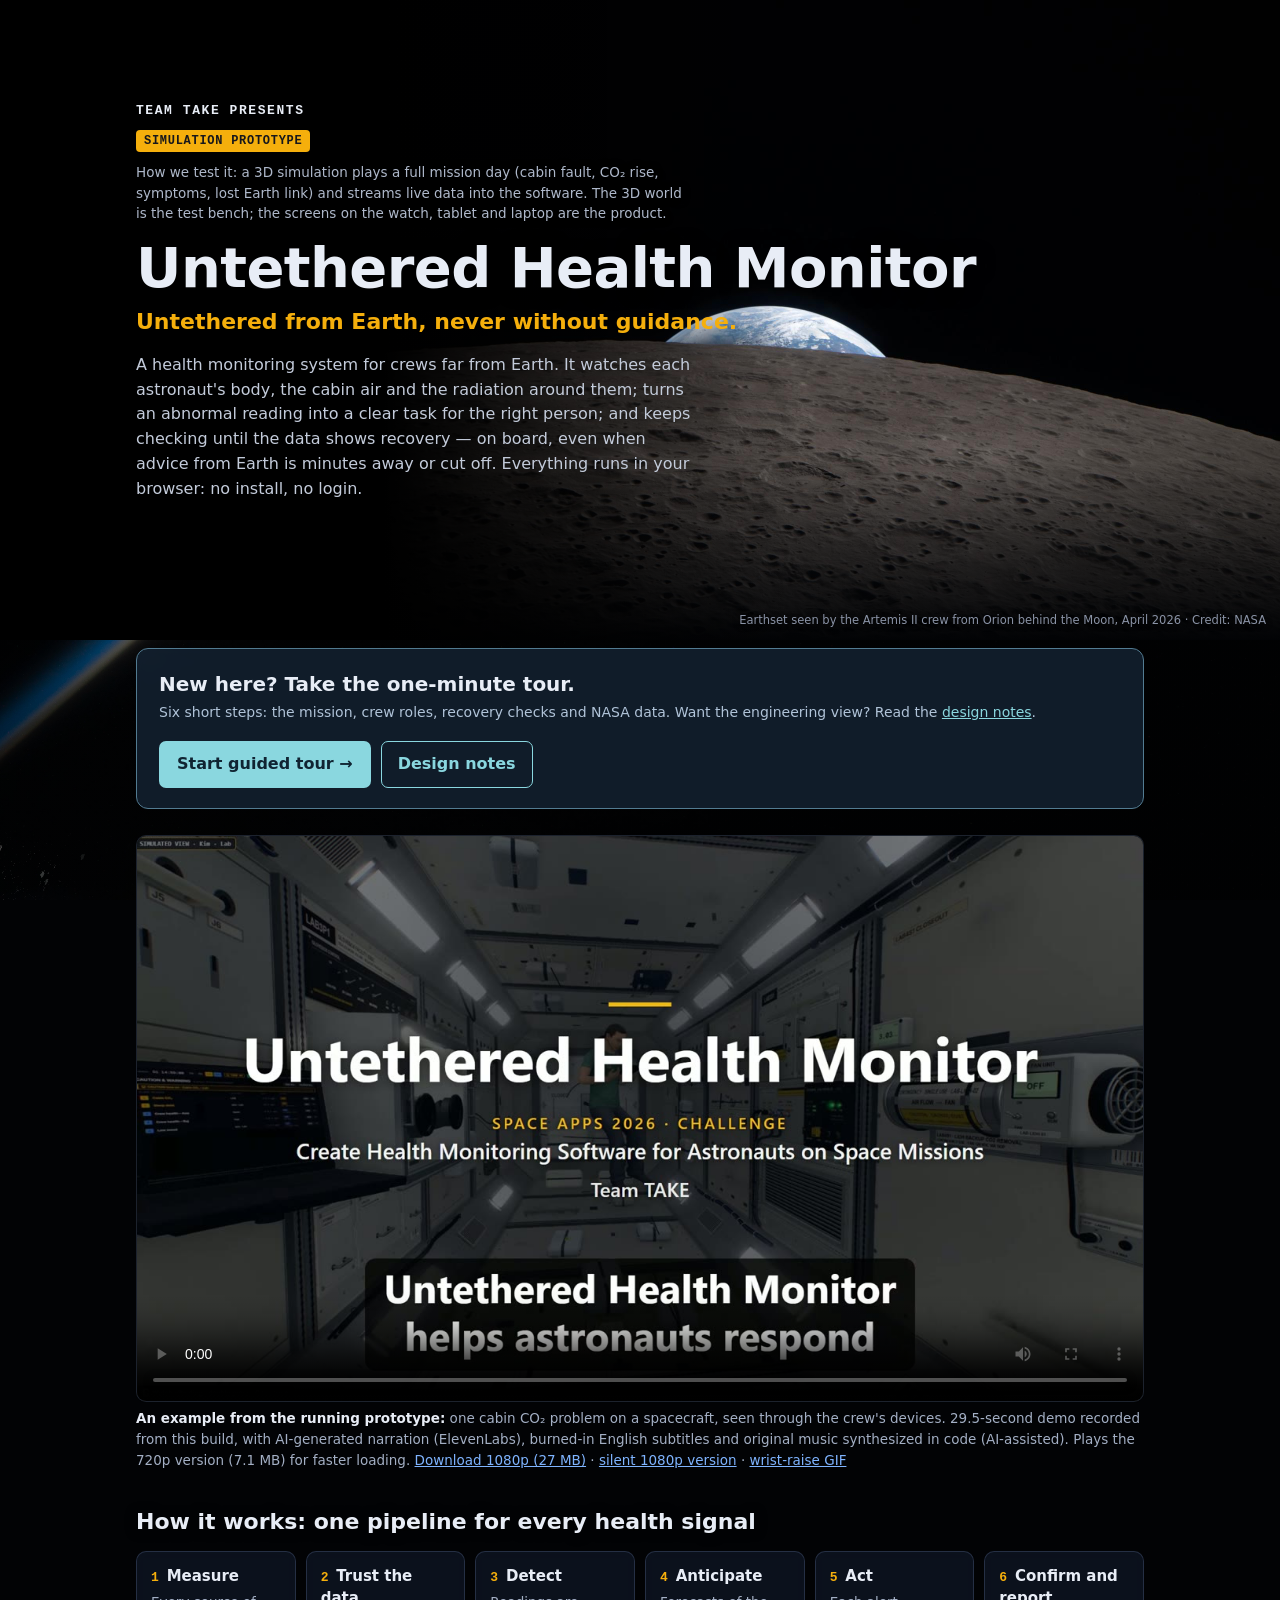
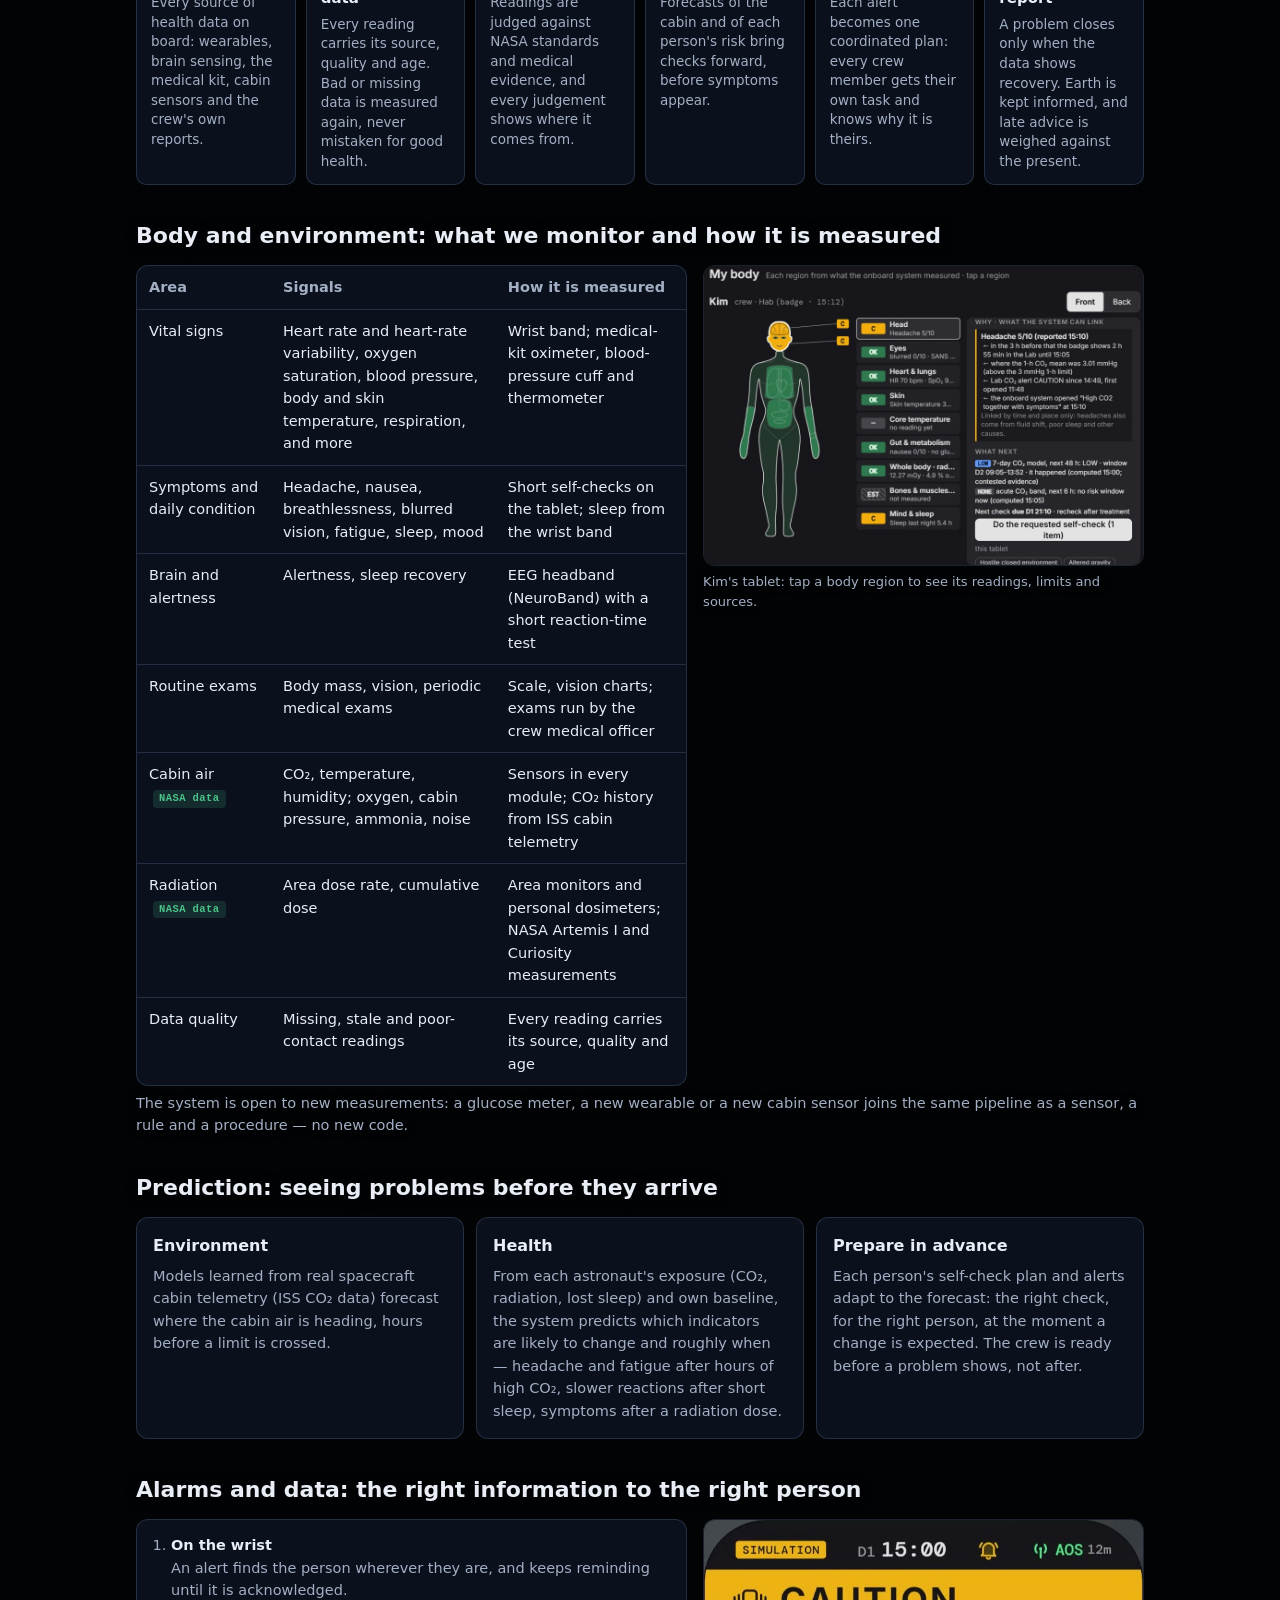
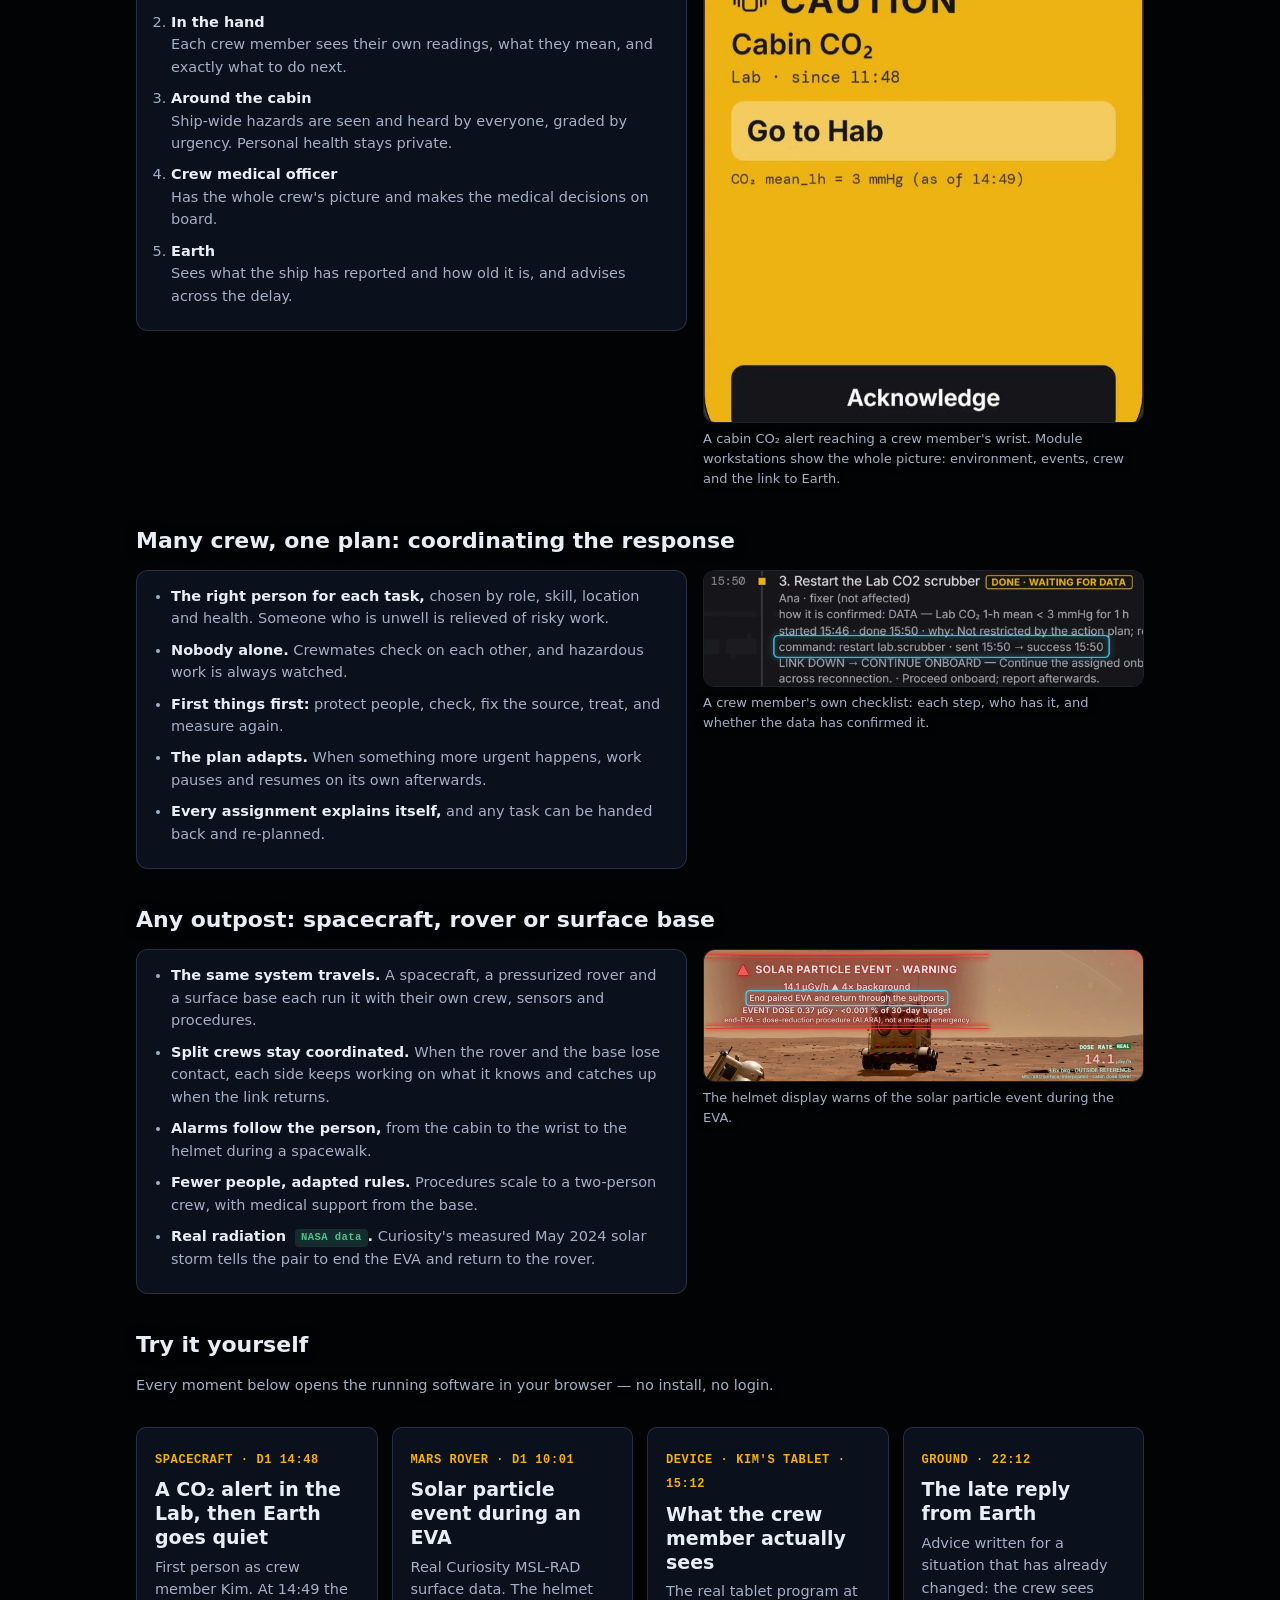
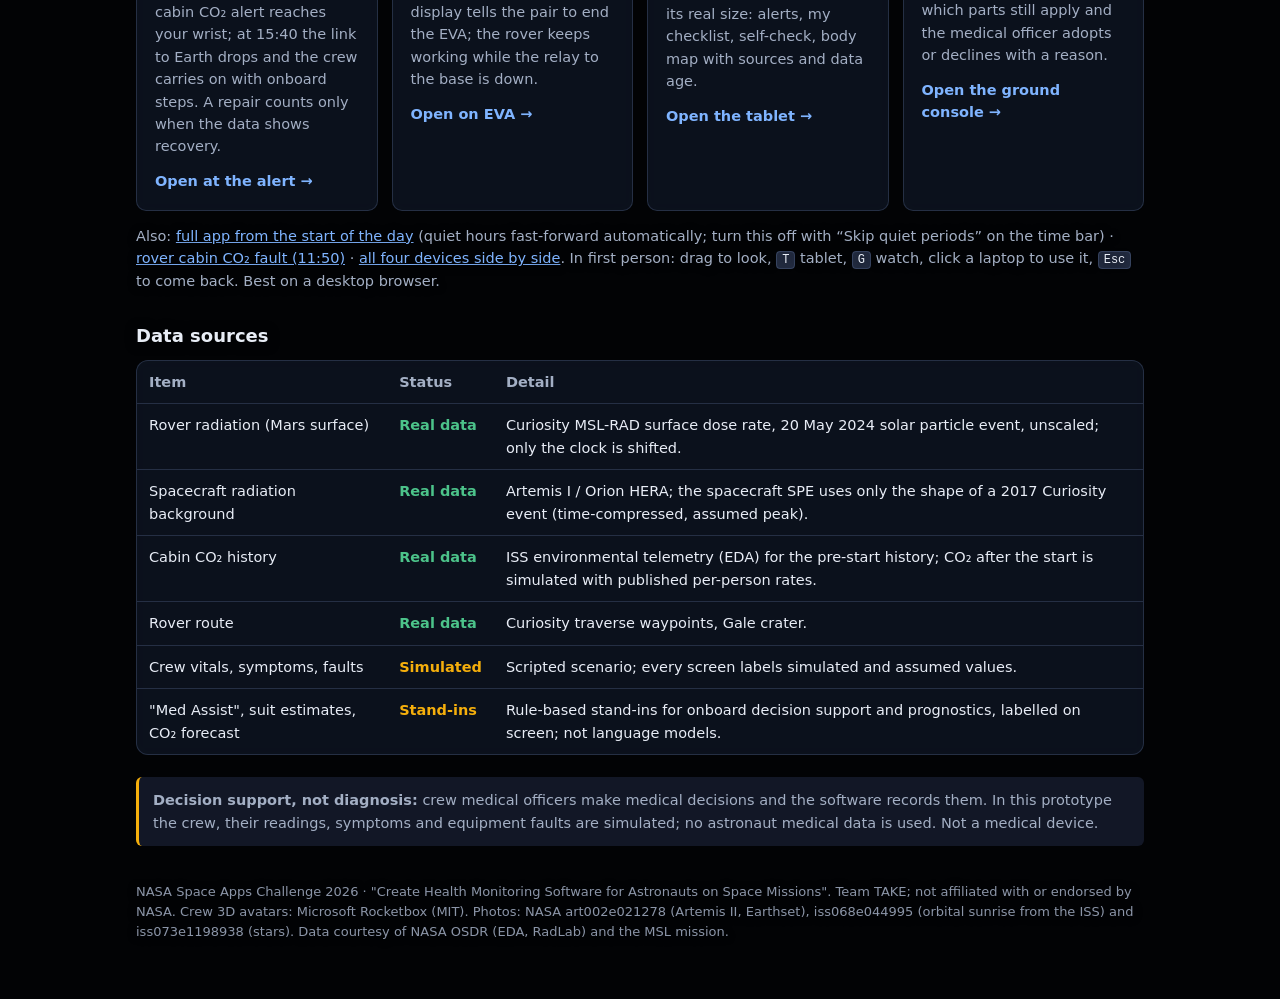
==== commit 8ec0e9d0: "Update demo build (f7e727e)" ====
--- a/index.html
+++ b/index.html
@@ -47,6 +47,7 @@
   .hero::after { content:""; position:absolute; inset:0; background:linear-gradient(90deg, #000 0%, #000 30%, rgba(0,0,0,.55) 46%, rgba(0,0,0,0) 62%), linear-gradient(180deg, rgba(0,0,0,0) 72%, var(--bg) 100%); }
   .hero-in { position:relative; z-index:1; width:100%; max-width:1040px; margin:0 auto; padding:56px 16px 64px; }
   .hero-in .lead { max-width:560px; color:#c3cbda; }
+  .hero-in .simnote { max-width:560px; margin:10px 0 0; color:#aeb8ca; font-size:13.5px; line-height:1.5; text-shadow:0 1px 8px #000; }
   .hero h1 { font-size:clamp(34px,5.6vw,56px); text-shadow:0 2px 18px rgba(0,0,0,.7); }
   .hero .credit { position:absolute; z-index:1; right:14px; bottom:10px; margin:0; color:#8a93a6; font-size:11.5px; text-shadow:0 1px 6px #000; }
   main { padding-top:8px; }
@@ -98,6 +99,7 @@
   <div class="hero-in">
     <p class="team">TEAM TAKE PRESENTS</p>
     <span class="sim">SIMULATION PROTOTYPE</span>
+    <p class="simnote">How we test it: a 3D simulation plays a full mission day (cabin fault, CO₂ rise, symptoms, lost Earth link) and streams live data into the software. The 3D world is the test bench; the screens on the watch, tablet and laptop are the product.</p>
     <h1>Untethered Health Monitor</h1>
     <p class="tag">Untethered from Earth, never without guidance.</p>
     <p class="lead">A health monitoring system for crews far from Earth. It watches each astronaut's body, the cabin air and the radiation around them; turns an abnormal reading into a clear task for the right person; and keeps checking until the data shows recovery — on board, even when advice from Earth is minutes away or cut off. Everything runs in your browser: no install, no login.</p>
